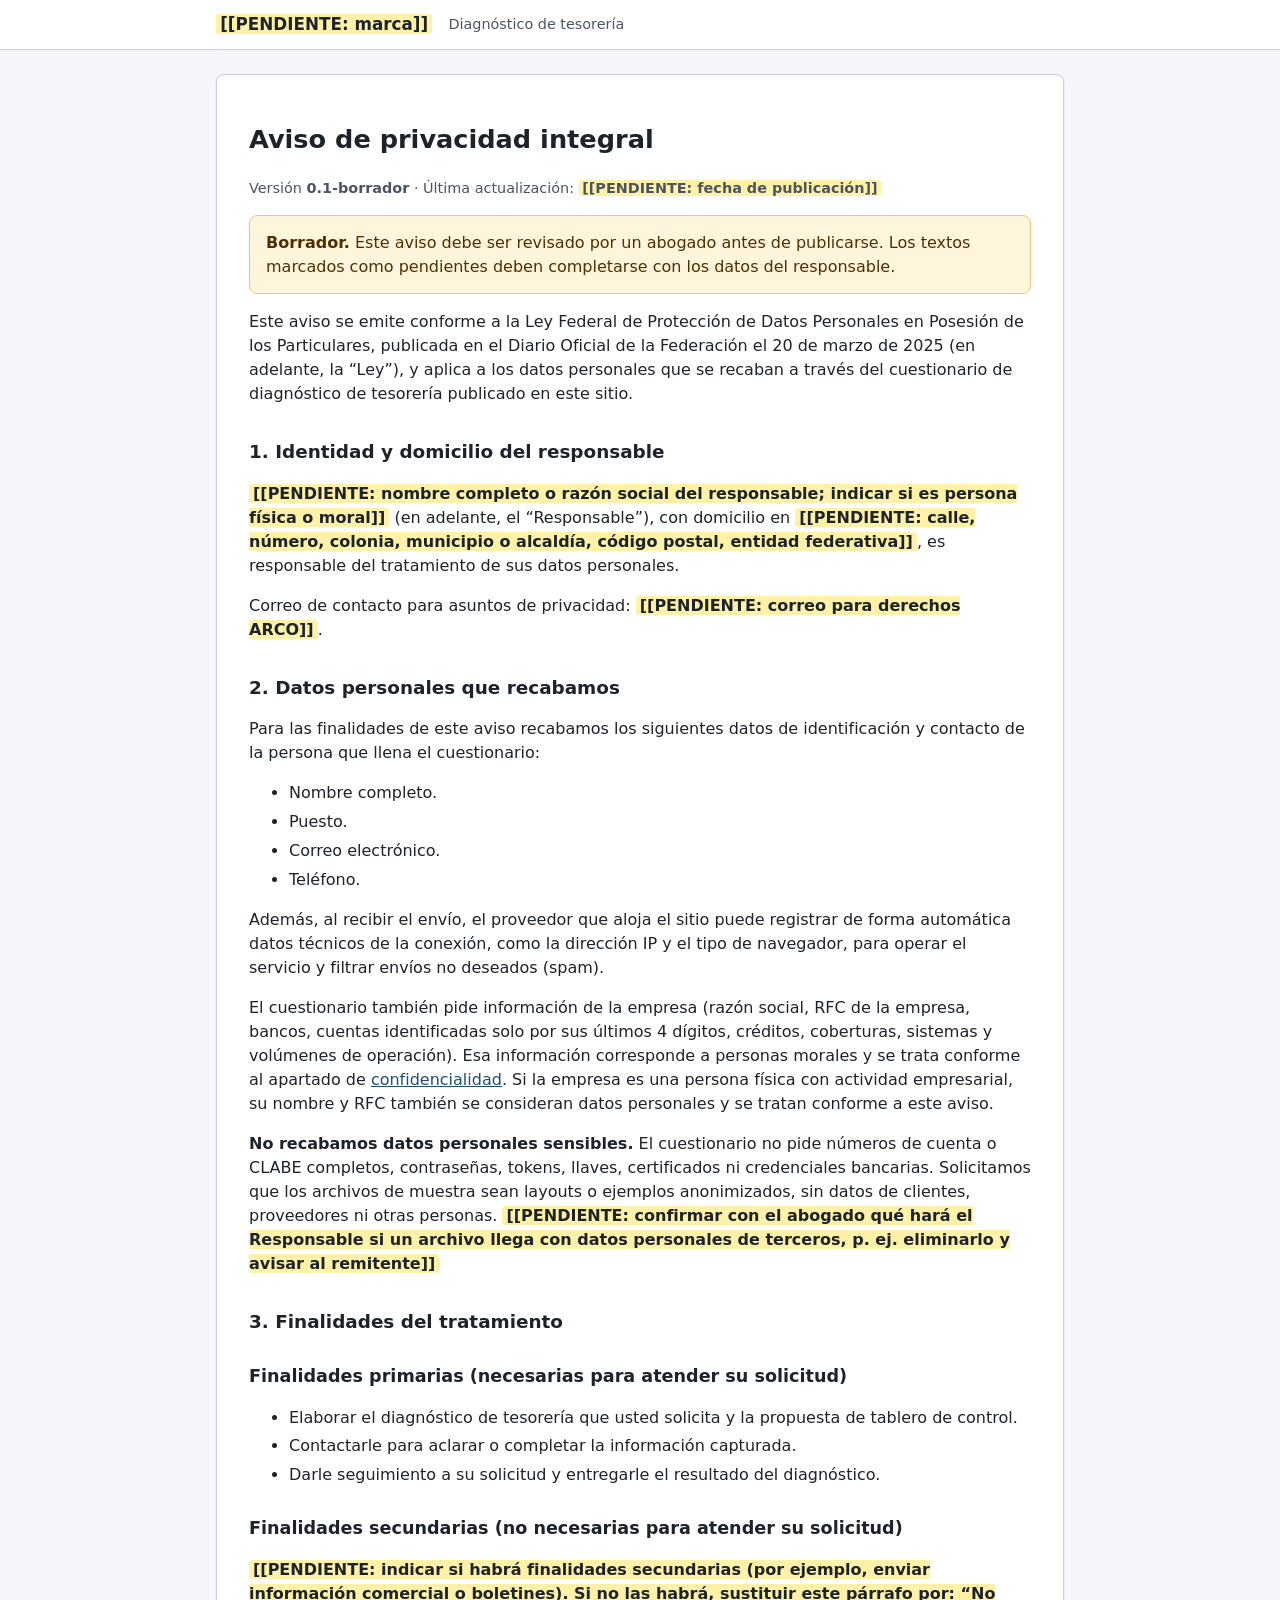
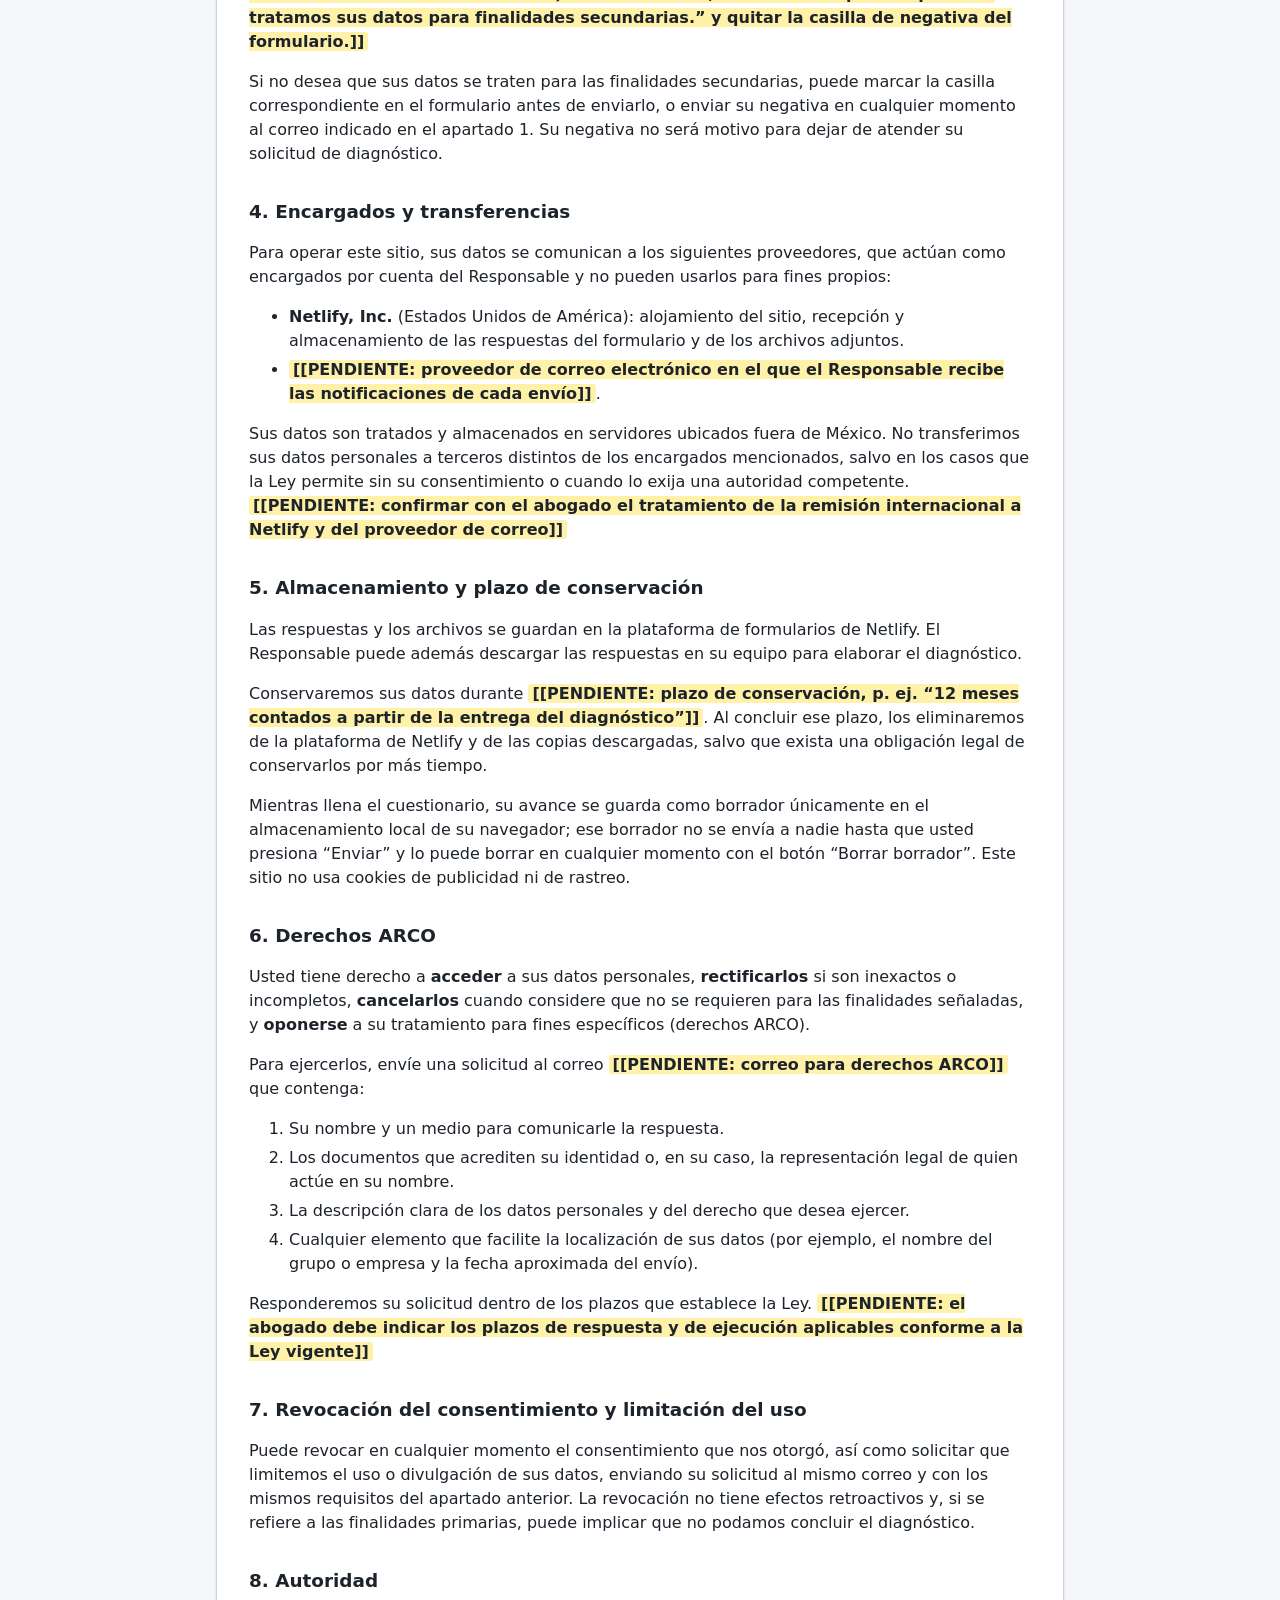
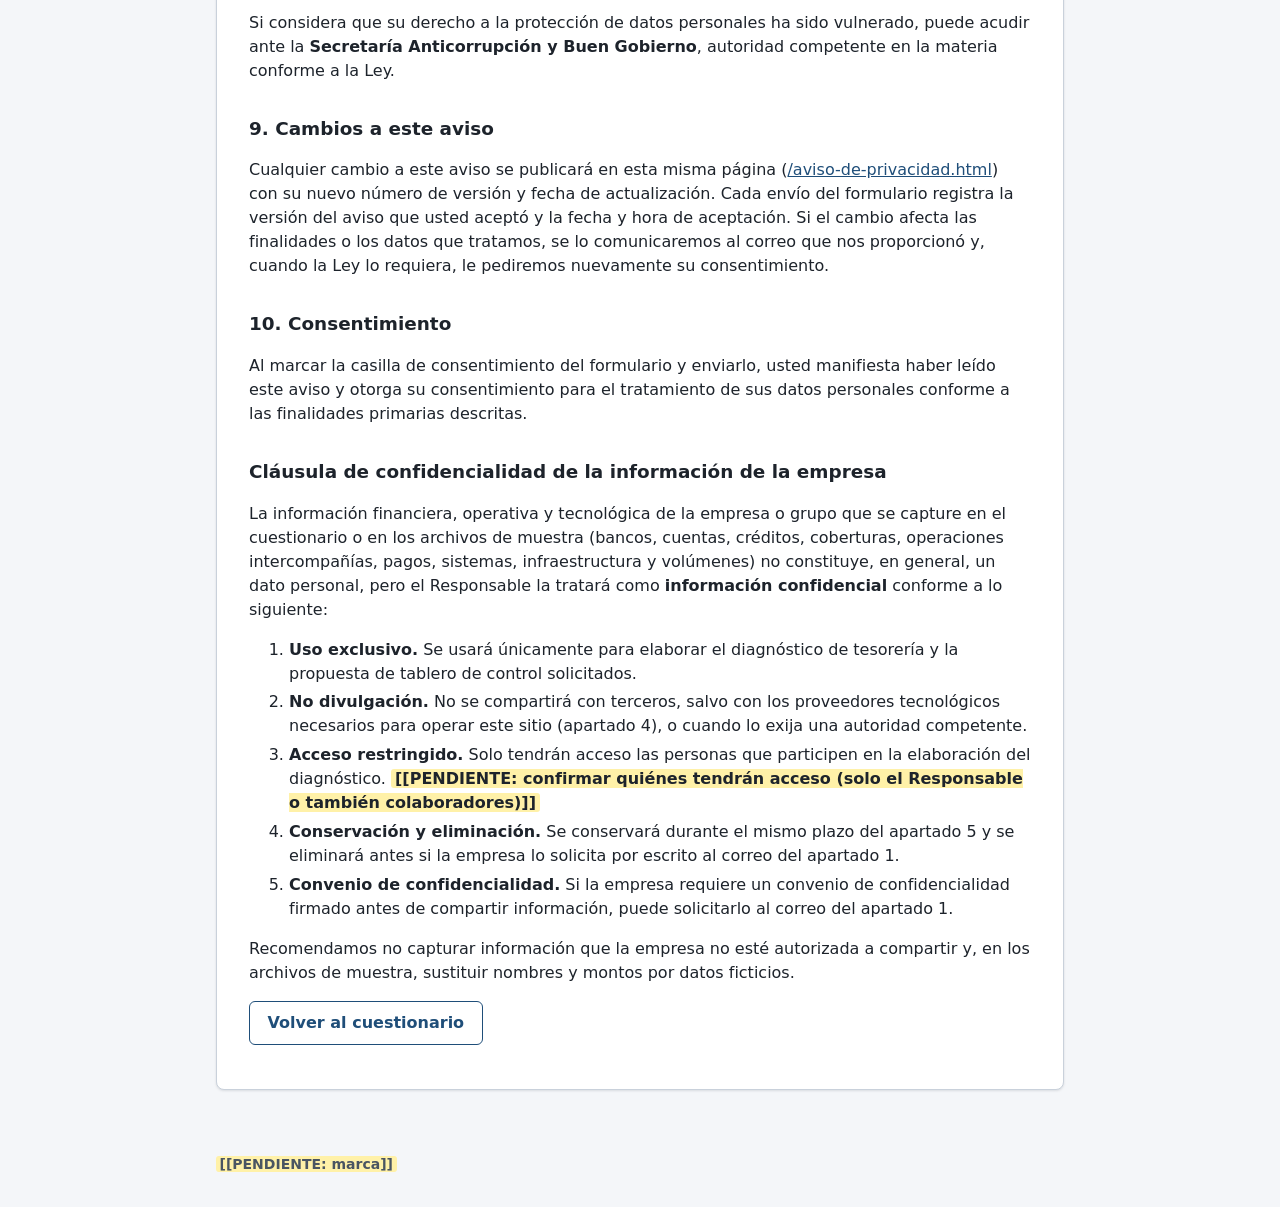
==== aviso-de-privacidad.html @ 93249c3d "Formulario de diagnóstico de tesorería para Netlify - Formulario por pasos (0 a 14) con validación, " ====
<!doctype html>
<html lang="es-MX">
<head>
  <meta charset="utf-8">
  <meta name="viewport" content="width=device-width, initial-scale=1">
  <title>Aviso de privacidad</title>
  <meta name="description" content="Aviso de privacidad integral del cuestionario de diagnóstico de tesorería.">
  <link rel="stylesheet" href="/assets/css/styles.css">
</head>
<body>
<a class="saltar" href="#contenido">Saltar al contenido</a>
<header class="sitio-cab">
  <div class="contenedor">
    <a class="marca" href="/"><span class="pendiente">[[PENDIENTE: marca]]</span></a>
    <span class="marca-sub">Diagnóstico de tesorería</span>
  </div>
</header>

<main id="contenido" class="contenedor">
  <article class="tarjeta texto-legal">
    <h1>Aviso de privacidad integral</h1>
    <p class="meta-doc">Versión <strong>0.1-borrador</strong> · Última actualización: <span class="pendiente">[[PENDIENTE: fecha de publicación]]</span></p>

    <div class="caja caja-aviso">
      <p><strong>Borrador.</strong> Este aviso debe ser revisado por un abogado antes de publicarse. Los textos marcados como pendientes deben completarse con los datos del responsable.</p>
    </div>

    <p>Este aviso se emite conforme a la Ley Federal de Protección de Datos Personales en Posesión de los Particulares, publicada en el Diario Oficial de la Federación el 20 de marzo de 2025 (en adelante, la “Ley”), y aplica a los datos personales que se recaban a través del cuestionario de diagnóstico de tesorería publicado en este sitio.</p>

    <h2 id="responsable">1. Identidad y domicilio del responsable</h2>
    <p><span class="pendiente">[[PENDIENTE: nombre completo o razón social del responsable; indicar si es persona física o moral]]</span> (en adelante, el “Responsable”), con domicilio en <span class="pendiente">[[PENDIENTE: calle, número, colonia, municipio o alcaldía, código postal, entidad federativa]]</span>, es responsable del tratamiento de sus datos personales.</p>
    <p>Correo de contacto para asuntos de privacidad: <span class="pendiente">[[PENDIENTE: correo para derechos ARCO]]</span>.</p>

    <h2 id="datos">2. Datos personales que recabamos</h2>
    <p>Para las finalidades de este aviso recabamos los siguientes datos de identificación y contacto de la persona que llena el cuestionario:</p>
    <ul>
      <li>Nombre completo.</li>
      <li>Puesto.</li>
      <li>Correo electrónico.</li>
      <li>Teléfono.</li>
    </ul>
    <p>Además, al recibir el envío, el proveedor que aloja el sitio puede registrar de forma automática datos técnicos de la conexión, como la dirección IP y el tipo de navegador, para operar el servicio y filtrar envíos no deseados (spam).</p>
    <p>El cuestionario también pide información de la empresa (razón social, RFC de la empresa, bancos, cuentas identificadas solo por sus últimos 4 dígitos, créditos, coberturas, sistemas y volúmenes de operación). Esa información corresponde a personas morales y se trata conforme al apartado de <a href="#confidencialidad">confidencialidad</a>. Si la empresa es una persona física con actividad empresarial, su nombre y RFC también se consideran datos personales y se tratan conforme a este aviso.</p>
    <p><strong>No recabamos datos personales sensibles.</strong> El cuestionario no pide números de cuenta o CLABE completos, contraseñas, tokens, llaves, certificados ni credenciales bancarias. Solicitamos que los archivos de muestra sean layouts o ejemplos anonimizados, sin datos de clientes, proveedores ni otras personas. <span class="pendiente">[[PENDIENTE: confirmar con el abogado qué hará el Responsable si un archivo llega con datos personales de terceros, p. ej. eliminarlo y avisar al remitente]]</span></p>

    <h2 id="finalidades">3. Finalidades del tratamiento</h2>
    <h3>Finalidades primarias (necesarias para atender su solicitud)</h3>
    <ul>
      <li>Elaborar el diagnóstico de tesorería que usted solicita y la propuesta de tablero de control.</li>
      <li>Contactarle para aclarar o completar la información capturada.</li>
      <li>Darle seguimiento a su solicitud y entregarle el resultado del diagnóstico.</li>
    </ul>
    <h3>Finalidades secundarias (no necesarias para atender su solicitud)</h3>
    <p><span class="pendiente">[[PENDIENTE: indicar si habrá finalidades secundarias (por ejemplo, enviar información comercial o boletines). Si no las habrá, sustituir este párrafo por: “No tratamos sus datos para finalidades secundarias.” y quitar la casilla de negativa del formulario.]]</span></p>
    <p>Si no desea que sus datos se traten para las finalidades secundarias, puede marcar la casilla correspondiente en el formulario antes de enviarlo, o enviar su negativa en cualquier momento al correo indicado en el apartado 1. Su negativa no será motivo para dejar de atender su solicitud de diagnóstico.</p>

    <h2 id="remisiones">4. Encargados y transferencias</h2>
    <p>Para operar este sitio, sus datos se comunican a los siguientes proveedores, que actúan como encargados por cuenta del Responsable y no pueden usarlos para fines propios:</p>
    <ul>
      <li><strong>Netlify, Inc.</strong> (Estados Unidos de América): alojamiento del sitio, recepción y almacenamiento de las respuestas del formulario y de los archivos adjuntos.</li>
      <li><span class="pendiente">[[PENDIENTE: proveedor de correo electrónico en el que el Responsable recibe las notificaciones de cada envío]]</span>.</li>
    </ul>
    <p>Sus datos son tratados y almacenados en servidores ubicados fuera de México. No transferimos sus datos personales a terceros distintos de los encargados mencionados, salvo en los casos que la Ley permite sin su consentimiento o cuando lo exija una autoridad competente. <span class="pendiente">[[PENDIENTE: confirmar con el abogado el tratamiento de la remisión internacional a Netlify y del proveedor de correo]]</span></p>

    <h2 id="conservacion">5. Almacenamiento y plazo de conservación</h2>
    <p>Las respuestas y los archivos se guardan en la plataforma de formularios de Netlify. El Responsable puede además descargar las respuestas en su equipo para elaborar el diagnóstico.</p>
    <p>Conservaremos sus datos durante <span class="pendiente">[[PENDIENTE: plazo de conservación, p. ej. “12 meses contados a partir de la entrega del diagnóstico”]]</span>. Al concluir ese plazo, los eliminaremos de la plataforma de Netlify y de las copias descargadas, salvo que exista una obligación legal de conservarlos por más tiempo.</p>
    <p>Mientras llena el cuestionario, su avance se guarda como borrador únicamente en el almacenamiento local de su navegador; ese borrador no se envía a nadie hasta que usted presiona “Enviar” y lo puede borrar en cualquier momento con el botón “Borrar borrador”. Este sitio no usa cookies de publicidad ni de rastreo.</p>

    <h2 id="arco">6. Derechos ARCO</h2>
    <p>Usted tiene derecho a <strong>acceder</strong> a sus datos personales, <strong>rectificarlos</strong> si son inexactos o incompletos, <strong>cancelarlos</strong> cuando considere que no se requieren para las finalidades señaladas, y <strong>oponerse</strong> a su tratamiento para fines específicos (derechos ARCO).</p>
    <p>Para ejercerlos, envíe una solicitud al correo <span class="pendiente">[[PENDIENTE: correo para derechos ARCO]]</span> que contenga:</p>
    <ol>
      <li>Su nombre y un medio para comunicarle la respuesta.</li>
      <li>Los documentos que acrediten su identidad o, en su caso, la representación legal de quien actúe en su nombre.</li>
      <li>La descripción clara de los datos personales y del derecho que desea ejercer.</li>
      <li>Cualquier elemento que facilite la localización de sus datos (por ejemplo, el nombre del grupo o empresa y la fecha aproximada del envío).</li>
    </ol>
    <p>Responderemos su solicitud dentro de los plazos que establece la Ley. <span class="pendiente">[[PENDIENTE: el abogado debe indicar los plazos de respuesta y de ejecución aplicables conforme a la Ley vigente]]</span></p>

    <h2 id="revocacion">7. Revocación del consentimiento y limitación del uso</h2>
    <p>Puede revocar en cualquier momento el consentimiento que nos otorgó, así como solicitar que limitemos el uso o divulgación de sus datos, enviando su solicitud al mismo correo y con los mismos requisitos del apartado anterior. La revocación no tiene efectos retroactivos y, si se refiere a las finalidades primarias, puede implicar que no podamos concluir el diagnóstico.</p>

    <h2 id="autoridad">8. Autoridad</h2>
    <p>Si considera que su derecho a la protección de datos personales ha sido vulnerado, puede acudir ante la <strong>Secretaría Anticorrupción y Buen Gobierno</strong>, autoridad competente en la materia conforme a la Ley.</p>

    <h2 id="cambios">9. Cambios a este aviso</h2>
    <p>Cualquier cambio a este aviso se publicará en esta misma página (<a href="/aviso-de-privacidad.html">/aviso-de-privacidad.html</a>) con su nuevo número de versión y fecha de actualización. Cada envío del formulario registra la versión del aviso que usted aceptó y la fecha y hora de aceptación. Si el cambio afecta las finalidades o los datos que tratamos, se lo comunicaremos al correo que nos proporcionó y, cuando la Ley lo requiera, le pediremos nuevamente su consentimiento.</p>

    <h2 id="consentimiento">10. Consentimiento</h2>
    <p>Al marcar la casilla de consentimiento del formulario y enviarlo, usted manifiesta haber leído este aviso y otorga su consentimiento para el tratamiento de sus datos personales conforme a las finalidades primarias descritas.</p>

    <h2 id="confidencialidad">Cláusula de confidencialidad de la información de la empresa</h2>
    <p>La información financiera, operativa y tecnológica de la empresa o grupo que se capture en el cuestionario o en los archivos de muestra (bancos, cuentas, créditos, coberturas, operaciones intercompañías, pagos, sistemas, infraestructura y volúmenes) no constituye, en general, un dato personal, pero el Responsable la tratará como <strong>información confidencial</strong> conforme a lo siguiente:</p>
    <ol>
      <li><strong>Uso exclusivo.</strong> Se usará únicamente para elaborar el diagnóstico de tesorería y la propuesta de tablero de control solicitados.</li>
      <li><strong>No divulgación.</strong> No se compartirá con terceros, salvo con los proveedores tecnológicos necesarios para operar este sitio (apartado 4), o cuando lo exija una autoridad competente.</li>
      <li><strong>Acceso restringido.</strong> Solo tendrán acceso las personas que participen en la elaboración del diagnóstico. <span class="pendiente">[[PENDIENTE: confirmar quiénes tendrán acceso (solo el Responsable o también colaboradores)]]</span></li>
      <li><strong>Conservación y eliminación.</strong> Se conservará durante el mismo plazo del apartado 5 y se eliminará antes si la empresa lo solicita por escrito al correo del apartado 1.</li>
      <li><strong>Convenio de confidencialidad.</strong> Si la empresa requiere un convenio de confidencialidad firmado antes de compartir información, puede solicitarlo al correo del apartado 1.</li>
    </ol>
    <p>Recomendamos no capturar información que la empresa no esté autorizada a compartir y, en los archivos de muestra, sustituir nombres y montos por datos ficticios.</p>

    <p class="acciones"><a class="btn btn-sec" href="/">Volver al cuestionario</a></p>
  </article>
</main>

<footer class="sitio-pie">
  <div class="contenedor"><span class="pendiente">[[PENDIENTE: marca]]</span></div>
</footer>
</body>
</html>
---- assets/css/styles.css ----
/* =========================================================================
   Diagnóstico de tesorería — estilos
   [[PENDIENTE: colores de marca]] Cambia solo las variables de :root para
   aplicar la paleta definitiva. Los valores actuales son una paleta neutra
   con contraste AA (texto normal ≥ 4.5:1 sobre su fondo).
   ========================================================================= */
:root {
  color-scheme: light;
  --c-primario: #1f4e79;        /* botones, enlaces, barra de avance */
  --c-primario-oscuro: #163a5a;
  --c-primario-suave: #e8f0f8;
  --c-texto: #1d232b;
  --c-texto-suave: #4a5562;
  --c-fondo: #f4f6f9;
  --c-superficie: #ffffff;
  --c-borde: #c9d1db;
  --c-error: #b3261e;
  --c-error-suave: #fdecea;
  --c-aviso: #7a4b00;
  --c-aviso-suave: #fff4dc;
  --c-ok: #1e6b3a;
  --c-ok-suave: #e7f5ec;
  --c-pendiente: #fff1a8;
  --radio: 8px;
  --sombra: 0 1px 3px rgba(16, 24, 40, .08), 0 1px 2px rgba(16, 24, 40, .04);
  --fuente: system-ui, -apple-system, "Segoe UI", Roboto, "Helvetica Neue", Arial, sans-serif;
}

*, *::before, *::after { box-sizing: border-box; }
html { -webkit-text-size-adjust: 100%; }
body {
  margin: 0;
  font-family: var(--fuente);
  font-size: 16px;
  line-height: 1.5;
  color: var(--c-texto);
  background: var(--c-fondo);
}
img { max-width: 100%; }
a { color: var(--c-primario); }
a:hover { color: var(--c-primario-oscuro); }
:focus-visible { outline: 3px solid #f0a500; outline-offset: 2px; }
[hidden] { display: none !important; }

.sr-only {
  position: absolute !important; width: 1px; height: 1px; padding: 0; margin: -1px;
  overflow: hidden; clip: rect(0 0 0 0); white-space: nowrap; border: 0;
}
.saltar { position: absolute; left: -9999px; top: 0; background: var(--c-superficie); padding: .5rem 1rem; z-index: 10; }
.saltar:focus { left: 1rem; top: 1rem; }

/* Marcadores de datos pendientes: deben verse a simple vista */
.pendiente { background: var(--c-pendiente); padding: 0 .25em; border-radius: 3px; font-weight: 600; }

/* ---------- Encabezado y pie ---------- */
.sitio-cab {
  background: var(--c-superficie);
  border-bottom: 1px solid var(--c-borde);
}
.sitio-cab .contenedor { display: flex; align-items: center; gap: 1rem; padding-top: .75rem; padding-bottom: .75rem; }
.marca { font-weight: 700; font-size: 1.05rem; color: var(--c-texto); text-decoration: none; }
.marca-sub { color: var(--c-texto-suave); font-size: .9rem; }
.sitio-pie { color: var(--c-texto-suave); font-size: .875rem; padding: 2rem 0; }
.sitio-pie a { color: var(--c-texto-suave); }

.contenedor { width: 100%; max-width: 880px; margin: 0 auto; padding-left: 16px; padding-right: 16px; }
main.contenedor { padding-top: 1.5rem; padding-bottom: 2rem; }

/* ---------- Avance ---------- */
.avance { margin-bottom: 1rem; }
.avance-texto { display: flex; justify-content: space-between; gap: 1rem; font-size: .9rem; color: var(--c-texto-suave); margin-bottom: .35rem; flex-wrap: wrap; }
.avance-barra { height: 8px; background: #dde3ea; border-radius: 99px; overflow: hidden; }
.avance-relleno { height: 100%; width: 0; background: var(--c-primario); transition: width .25s ease; }

/* ---------- Tarjetas y pasos ---------- */
.tarjeta {
  background: var(--c-superficie);
  border: 1px solid var(--c-borde);
  border-radius: var(--radio);
  box-shadow: var(--sombra);
  padding: 1.25rem;
}
@media (min-width: 640px) { .tarjeta { padding: 1.75rem 2rem; } }

.paso-cab { display: flex; align-items: flex-start; gap: .75rem; margin-bottom: .75rem; }
.paso-cab h2 { margin: 0; font-size: 1.4rem; line-height: 1.3; flex: 1; }
.paso-cab h2:focus { outline: none; }
.paso-intro { color: var(--c-texto-suave); margin-top: 0; }
h3 { font-size: 1.1rem; margin: 1.75rem 0 .5rem; }
h4 { font-size: 1rem; margin: 1.25rem 0 .5rem; }

/* ---------- Ayudas "?" ---------- */
.ayuda { position: relative; flex: none; }
.ayuda > summary {
  list-style: none; cursor: pointer;
  width: 1.6rem; height: 1.6rem; border-radius: 50%;
  display: inline-flex; align-items: center; justify-content: center;
  background: var(--c-primario-suave); color: var(--c-primario);
  border: 1px solid #b9cde2; font-weight: 700; font-size: .9rem;
}
.ayuda > summary::-webkit-details-marker { display: none; }
.ayuda[open] > summary { background: var(--c-primario); color: #fff; }
.ayuda-texto {
  margin-top: .4rem; padding: .75rem .9rem; font-size: .9rem;
  background: var(--c-primario-suave); border-radius: var(--radio);
  border: 1px solid #b9cde2; color: var(--c-texto);
}
.ayuda-linea { display: flex; gap: .5rem; align-items: flex-start; }
.ayuda-linea > :first-child { flex: 1; }
.paso-cab .ayuda[open], .ayuda-linea .ayuda[open] { flex-basis: 100%; }
.paso-cab, .ayuda-linea { flex-wrap: wrap; }

/* ---------- Campos ---------- */
.campos { display: grid; gap: 1rem; grid-template-columns: 1fr; }
@media (min-width: 640px) {
  .campos.dos { grid-template-columns: 1fr 1fr; }
  .campos.tres { grid-template-columns: 1fr 1fr 1fr; }
  .campos .ancho { grid-column: 1 / -1; }
}
.campo { display: block; }
.campo + .campo, .grupo + .campo, .campo + .grupo, .grupo + .grupo { margin-top: 1rem; }
.campos > .campo, .campos > .grupo, .campos > .ayuda-linea { margin-top: 0; }
.etq { display: block; font-weight: 600; margin-bottom: .3rem; }
.nota { display: block; font-weight: 400; font-size: .875rem; color: var(--c-texto-suave); margin-top: .15rem; }
.req { color: var(--c-error); margin-left: .15em; }

input[type="text"], input[type="email"], input[type="tel"], input[type="number"],
input[type="date"], input:not([type]), select, textarea {
  width: 100%; font: inherit; color: inherit;
  padding: .55rem .7rem; min-height: 44px;
  border: 1px solid #8995a3; border-radius: 6px; background: #fff;
}
textarea { min-height: 88px; resize: vertical; }
input[readonly] { background: #eef1f5; }
input:disabled, select:disabled, textarea:disabled { background: #eef1f5; }
[aria-invalid="true"] { border-color: var(--c-error) !important; box-shadow: 0 0 0 1px var(--c-error); }
.opciones[aria-invalid="true"] { box-shadow: 0 0 0 2px var(--c-error); border-radius: 6px; }

fieldset { border: 0; padding: 0; margin: 0; min-width: 0; }
.grupo > legend { font-weight: 600; padding: 0; margin-bottom: .4rem; }
.opciones { display: grid; gap: .35rem; grid-template-columns: 1fr; }
@media (min-width: 640px) { .opciones.col2 { grid-template-columns: 1fr 1fr; } }
.opciones.linea { display: flex; flex-wrap: wrap; gap: .35rem 1.25rem; }
.opcion { display: flex; align-items: flex-start; gap: .55rem; cursor: pointer; padding: .3rem 0; }
.opcion input { width: 1.15rem; height: 1.15rem; margin: .17rem 0 0; flex: none; accent-color: var(--c-primario); }
.grupo .campo { margin-top: .6rem; }

.conteo-fila { display: grid; grid-template-columns: 1fr; gap: .25rem .75rem; align-items: center; }
@media (min-width: 640px) { .conteo-fila { grid-template-columns: 1fr 180px; } }
.conteo-num input { min-height: 38px; padding: .35rem .6rem; }

.tasa-explica { font-size: .9rem; color: var(--c-texto-suave); margin: .35rem 0 0; }

/* ---------- Avisos ---------- */
.caja { border-radius: var(--radio); padding: .9rem 1rem; margin: 1rem 0; border: 1px solid; }
.caja > :first-child { margin-top: 0; }
.caja > :last-child { margin-bottom: 0; }
.caja h3 { margin-top: 0; font-size: 1rem; }
.caja-info { background: var(--c-primario-suave); border-color: #b9cde2; }
.caja-aviso { background: var(--c-aviso-suave); border-color: #ecc77a; color: #4d3000; }
.caja-error { background: var(--c-error-suave); border-color: #f0b4ae; color: #6b1510; }
.caja-ok { background: var(--c-ok-suave); border-color: #a9d8b8; color: #11401f; }
.caja ul { padding-left: 1.2rem; margin: .4rem 0; }

/* ---------- Secciones repetibles ---------- */
.rep-item {
  border: 1px solid var(--c-borde); border-radius: var(--radio);
  padding: 1rem; margin: 1rem 0; background: #fbfcfd;
}
.rep-item-cab { display: flex; align-items: center; justify-content: space-between; gap: .75rem; margin-bottom: .75rem; }
.rep-item-cab h4 { margin: 0; }
.rep-vacio { color: var(--c-texto-suave); font-style: italic; }

/* ---------- Botones ---------- */
.btn {
  font: inherit; font-weight: 600; cursor: pointer;
  display: inline-flex; align-items: center; justify-content: center; gap: .4rem;
  min-height: 44px; padding: .55rem 1.1rem; border-radius: 6px;
  border: 1px solid var(--c-primario); background: var(--c-primario); color: #fff;
  text-decoration: none;
}
.btn:hover { background: var(--c-primario-oscuro); color: #fff; }
.btn:disabled { opacity: .55; cursor: not-allowed; }
.btn-sec { background: #fff; color: var(--c-primario); }
.btn-sec:hover { background: var(--c-primario-suave); color: var(--c-primario-oscuro); }
.btn-peligro { background: #fff; color: var(--c-error); border-color: var(--c-error); }
.btn-peligro:hover { background: var(--c-error-suave); color: var(--c-error); }
.btn-chico { min-height: 36px; padding: .3rem .75rem; font-size: .9rem; }
.btn-texto { background: none; border: 0; color: var(--c-primario); text-decoration: underline; padding: 0; min-height: 0; font-weight: 600; cursor: pointer; font: inherit; }
.acciones { display: flex; flex-wrap: wrap; gap: .75rem; margin-top: 1rem; }

.nav-pasos {
  display: flex; justify-content: space-between; gap: .75rem; flex-wrap: wrap;
  margin-top: 1.5rem; padding-top: 1rem; border-top: 1px solid var(--c-borde);
}
.nav-pasos .derecha { display: flex; gap: .75rem; margin-left: auto; }

.estado-borrador { font-size: .85rem; color: var(--c-texto-suave); margin-top: .75rem; min-height: 1.2em; }

/* ---------- Resumen ---------- */
.resumen-seccion { border-top: 1px solid var(--c-borde); padding-top: .75rem; margin-top: 1rem; }
.resumen-seccion-cab { display: flex; justify-content: space-between; align-items: baseline; gap: 1rem; }
.resumen-seccion h3 { margin: 0 0 .5rem; }
.resumen dl { display: grid; grid-template-columns: 1fr; gap: .1rem 1rem; margin: 0; }
@media (min-width: 640px) { .resumen dl { grid-template-columns: minmax(180px, 2fr) 3fr; } }
.resumen dt { color: var(--c-texto-suave); font-size: .9rem; }
.resumen dd { margin: 0 0 .45rem; overflow-wrap: anywhere; }
.resumen .sub { grid-column: 1 / -1; font-weight: 700; margin-top: .5rem; }
.resumen-impreso { display: none; }

/* ---------- Tablas (diagnóstico) ---------- */
.tabla-wrap { overflow-x: auto; -webkit-overflow-scrolling: touch; }
table { border-collapse: collapse; width: 100%; font-size: .92rem; }
th, td { text-align: left; padding: .45rem .6rem; border-bottom: 1px solid var(--c-borde); vertical-align: top; }
th { background: #eef1f5; font-weight: 600; }
td.num, th.num { text-align: right; font-variant-numeric: tabular-nums; }
.etiqueta-nivel { display: inline-block; padding: .05rem .5rem; border-radius: 99px; font-size: .82rem; font-weight: 600; background: #eef1f5; }
.kpis { display: grid; grid-template-columns: repeat(2, 1fr); gap: .75rem; }
@media (min-width: 640px) { .kpis { grid-template-columns: repeat(4, 1fr); } }
.kpi { border: 1px solid var(--c-borde); border-radius: var(--radio); padding: .75rem; background: #fbfcfd; }
.kpi-valor { font-size: 1.5rem; font-weight: 700; font-variant-numeric: tabular-nums; }
.kpi-etq { font-size: .85rem; color: var(--c-texto-suave); }
#resultado > .tarjeta { margin-top: 1rem; }
.fila-dimension td { background: #f6f8fb; }
pre { white-space: pre-wrap; overflow-wrap: anywhere; font-size: .8rem; background: #eef1f5; padding: .75rem; border-radius: 6px; max-height: 420px; overflow: auto; }

/* ---------- Páginas de texto (aviso, gracias) ---------- */
.texto-legal h2 { font-size: 1.15rem; margin-top: 2rem; }
.texto-legal h1 { font-size: 1.6rem; line-height: 1.25; }
.texto-legal li { margin-bottom: .3rem; }
.meta-doc { color: var(--c-texto-suave); font-size: .9rem; }

/* Honeypot: oculto para personas, visible para bots */
.hp { position: absolute; left: -10000px; width: 1px; height: 1px; overflow: hidden; }

/* ---------- Impresión: solo el resumen ---------- */
@media print {
  body { background: #fff; font-size: 11pt; }
  .sitio-cab, .sitio-pie, .avance, .nav-pasos, .no-imprimir, .estado-borrador, #banner-borrador, #errores { display: none !important; }
  .paso { display: none !important; }
  .paso.paso-actual { display: block !important; }
  .paso.paso-actual > :not(.imprimible) { display: none !important; }
  .tarjeta { border: 0; box-shadow: none; padding: 0; }
  .resumen-impreso { display: block; margin-bottom: 1rem; }
  .resumen-seccion { break-inside: avoid-page; }
  .btn, .btn-texto { display: none !important; }
  a { color: inherit; }
}
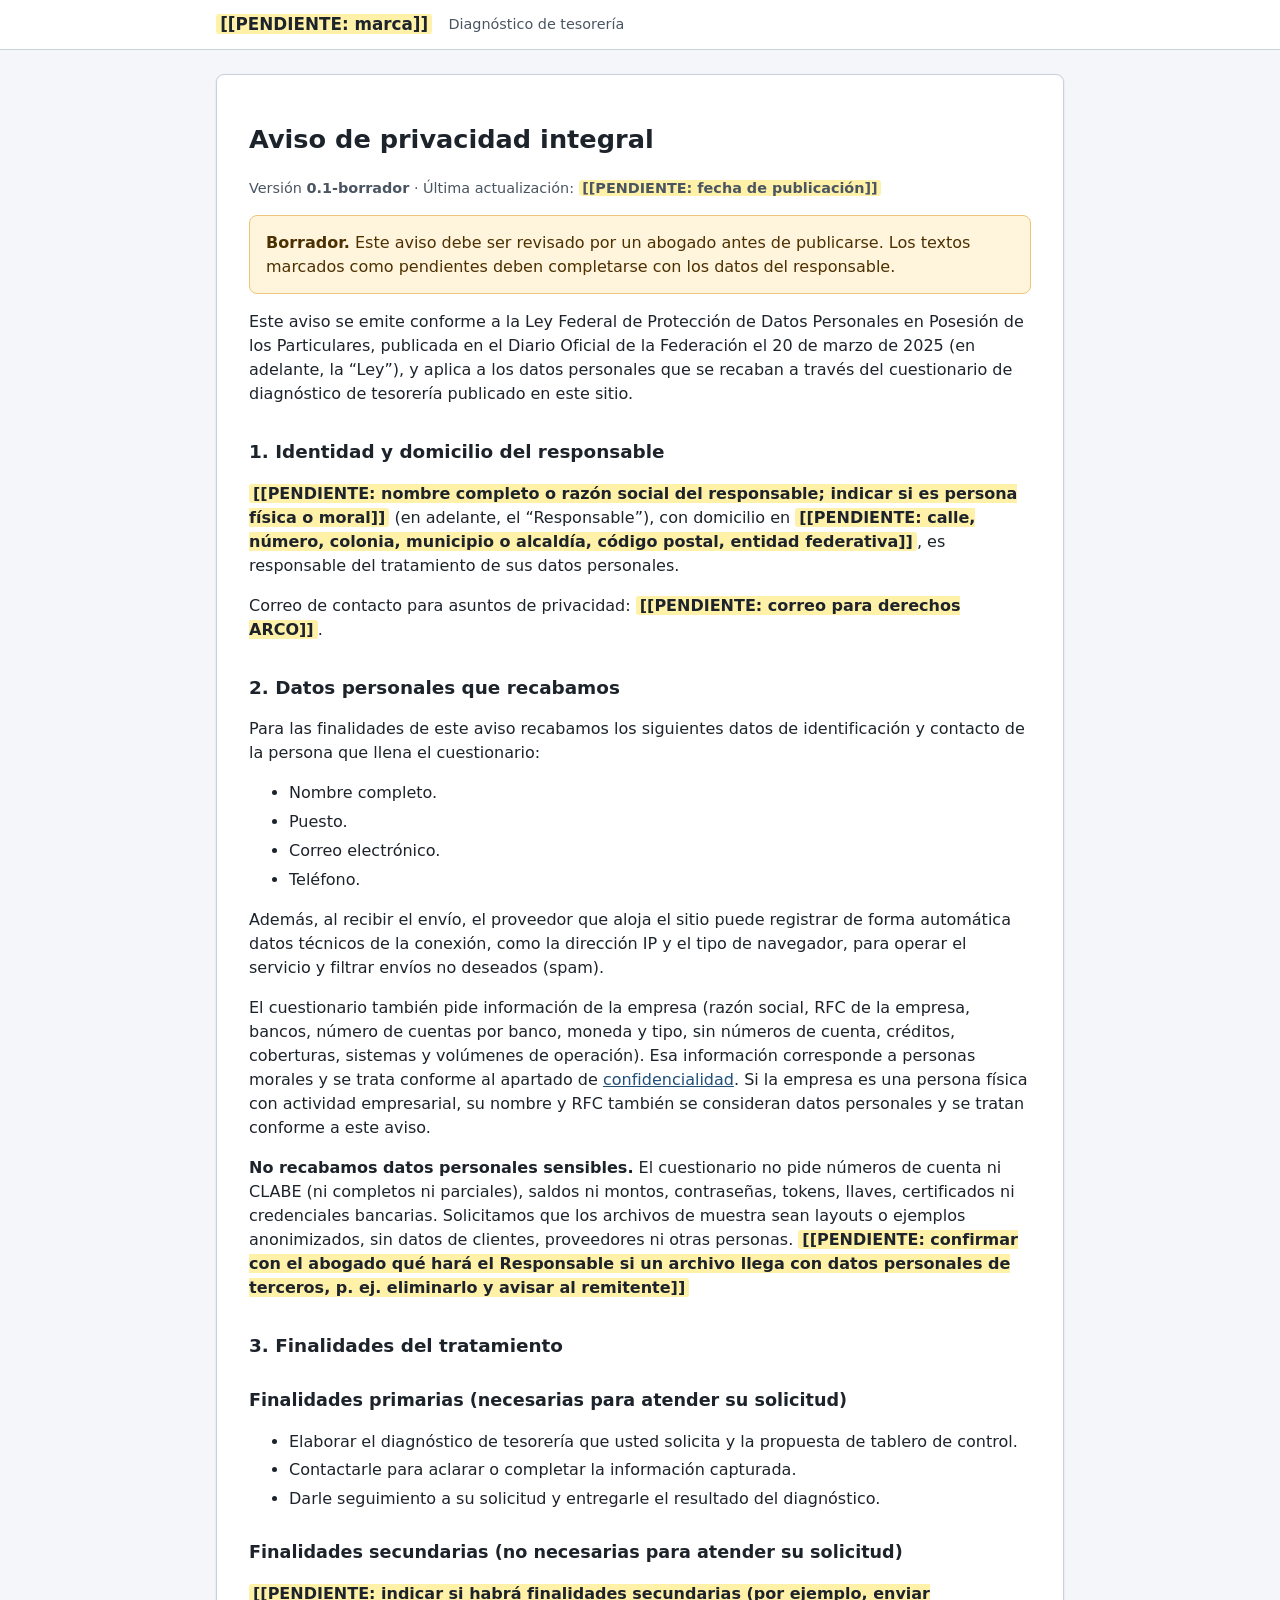
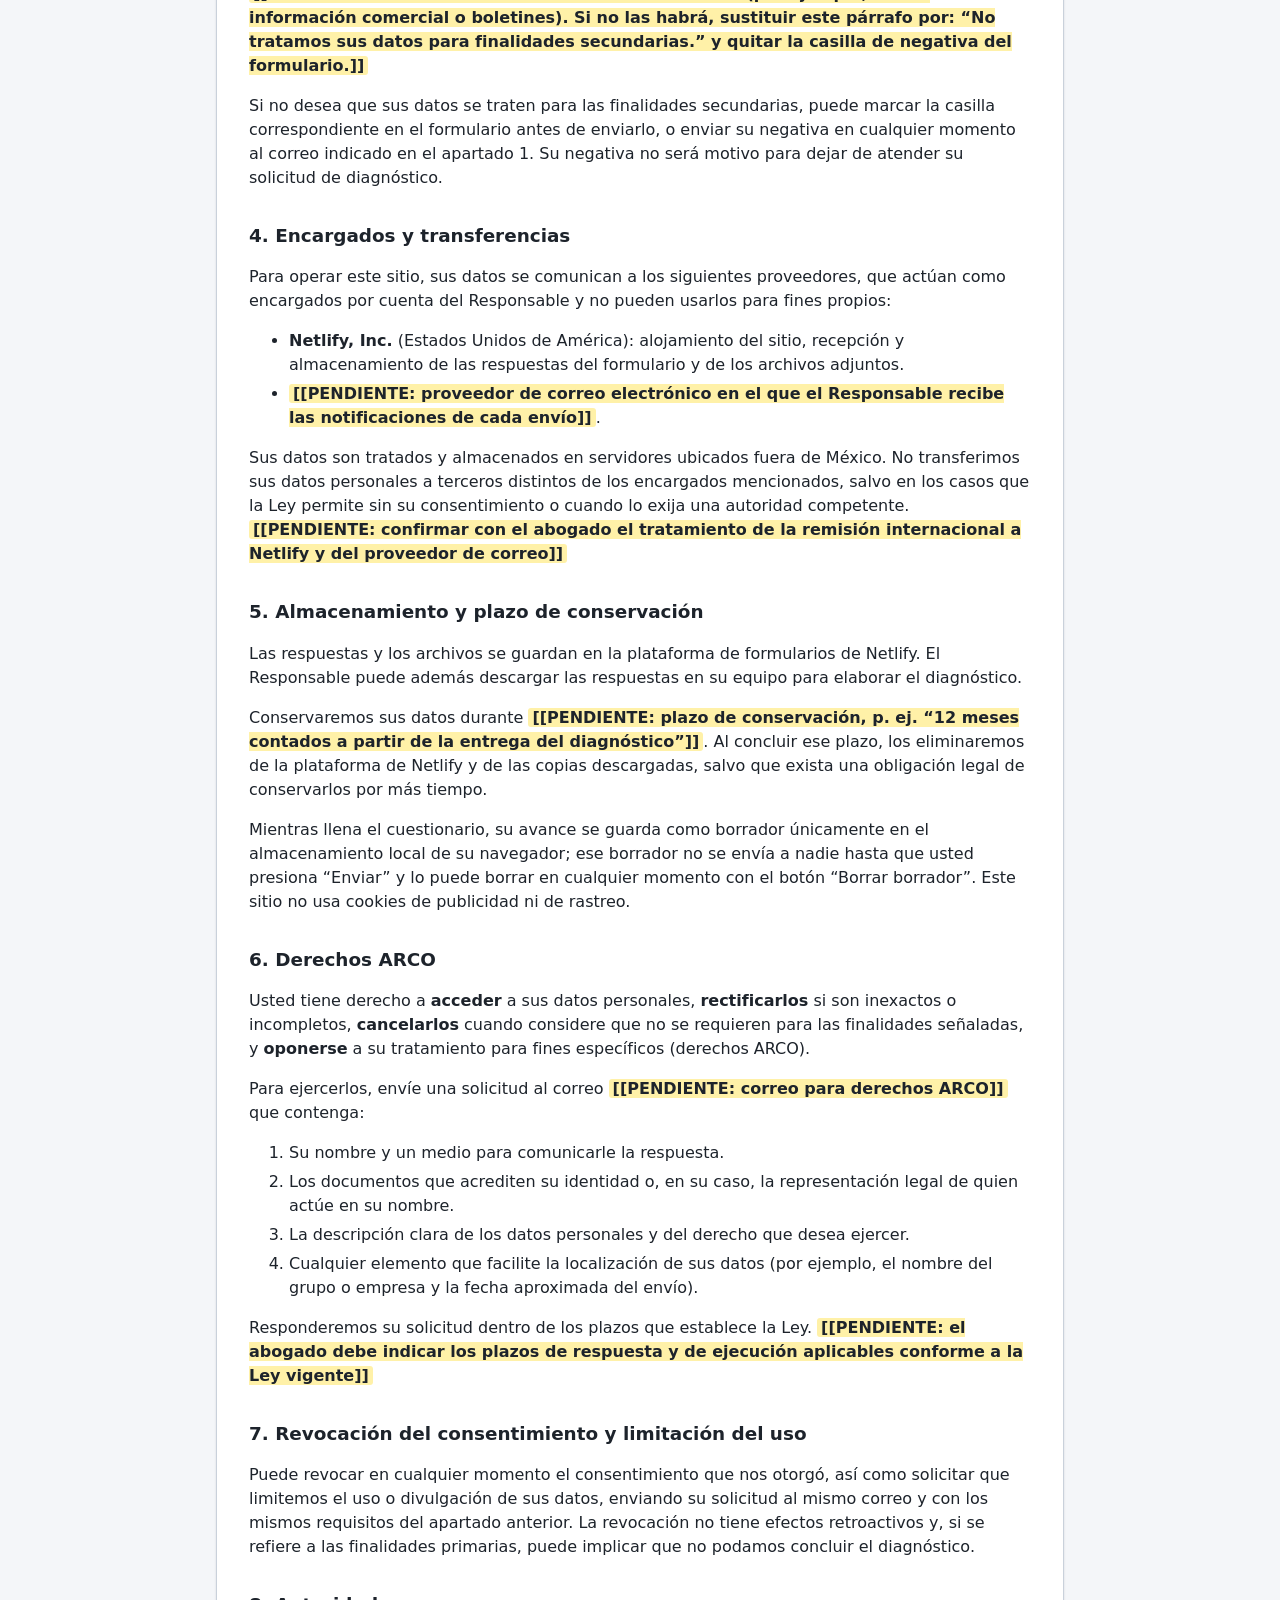
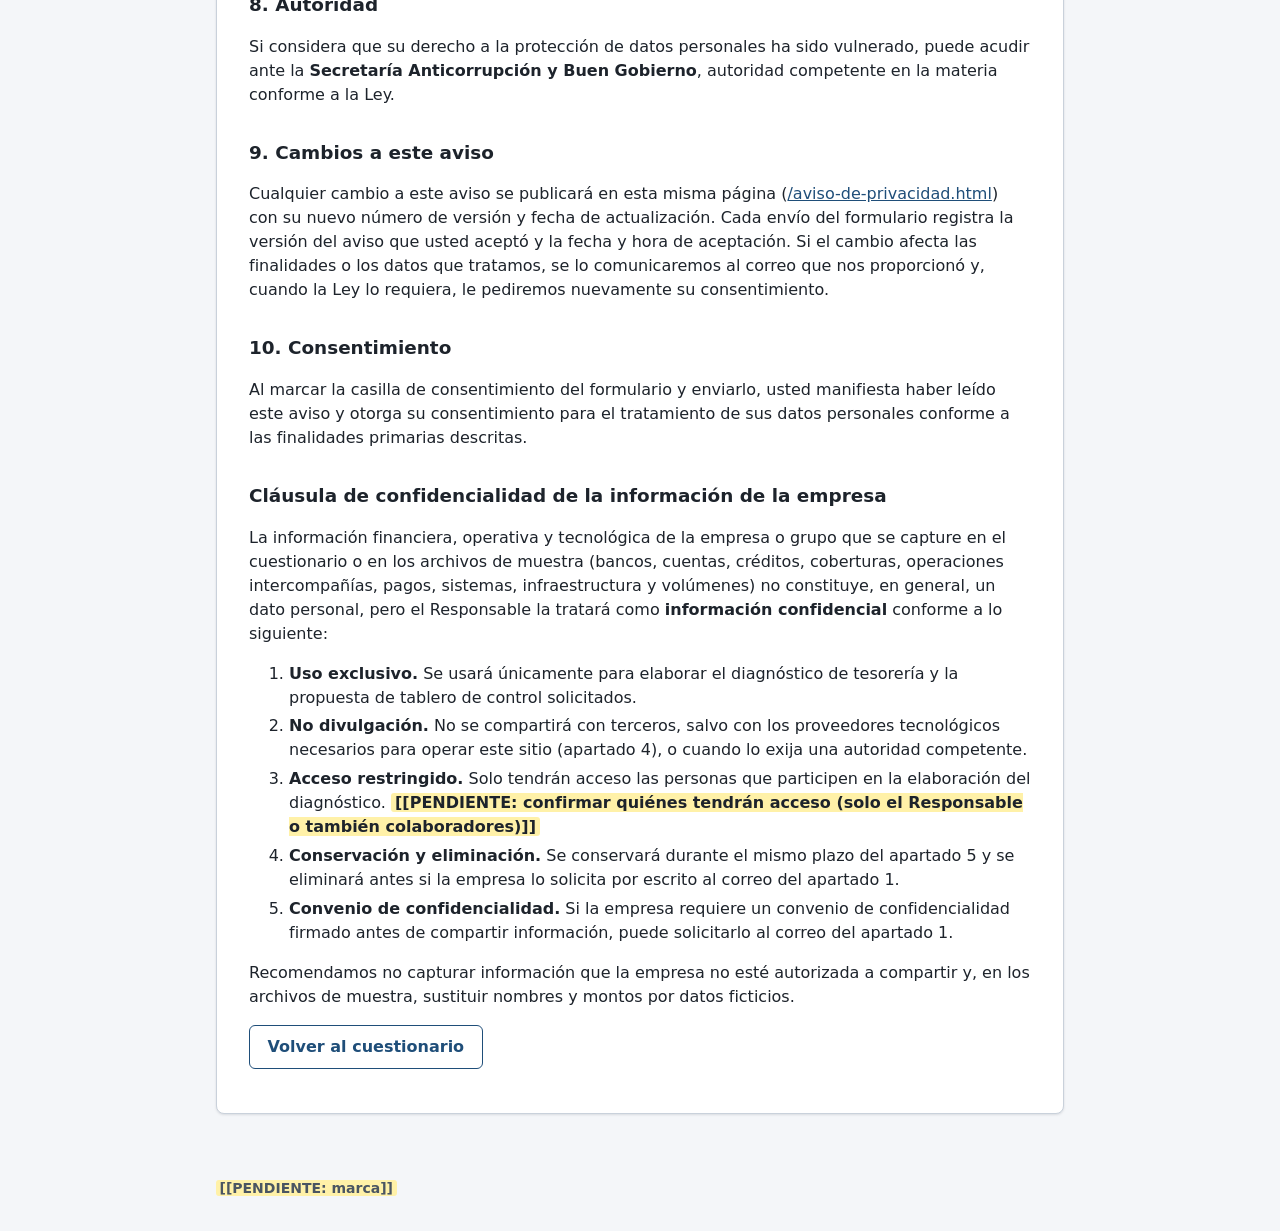
==== commit 995389bd: "Quitar números de cuenta, saldos y montos del formulario - Cuentas: sin últimos 4 dígitos; cada reng" ====
--- a/aviso-de-privacidad.html
+++ b/aviso-de-privacidad.html
@@ -40,8 +40,8 @@
       <li>Teléfono.</li>
     </ul>
     <p>Además, al recibir el envío, el proveedor que aloja el sitio puede registrar de forma automática datos técnicos de la conexión, como la dirección IP y el tipo de navegador, para operar el servicio y filtrar envíos no deseados (spam).</p>
-    <p>El cuestionario también pide información de la empresa (razón social, RFC de la empresa, bancos, cuentas identificadas solo por sus últimos 4 dígitos, créditos, coberturas, sistemas y volúmenes de operación). Esa información corresponde a personas morales y se trata conforme al apartado de <a href="#confidencialidad">confidencialidad</a>. Si la empresa es una persona física con actividad empresarial, su nombre y RFC también se consideran datos personales y se tratan conforme a este aviso.</p>
-    <p><strong>No recabamos datos personales sensibles.</strong> El cuestionario no pide números de cuenta o CLABE completos, contraseñas, tokens, llaves, certificados ni credenciales bancarias. Solicitamos que los archivos de muestra sean layouts o ejemplos anonimizados, sin datos de clientes, proveedores ni otras personas. <span class="pendiente">[[PENDIENTE: confirmar con el abogado qué hará el Responsable si un archivo llega con datos personales de terceros, p. ej. eliminarlo y avisar al remitente]]</span></p>
+    <p>El cuestionario también pide información de la empresa (razón social, RFC de la empresa, bancos, número de cuentas por banco, moneda y tipo, sin números de cuenta, créditos, coberturas, sistemas y volúmenes de operación). Esa información corresponde a personas morales y se trata conforme al apartado de <a href="#confidencialidad">confidencialidad</a>. Si la empresa es una persona física con actividad empresarial, su nombre y RFC también se consideran datos personales y se tratan conforme a este aviso.</p>
+    <p><strong>No recabamos datos personales sensibles.</strong> El cuestionario no pide números de cuenta ni CLABE (ni completos ni parciales), saldos ni montos, contraseñas, tokens, llaves, certificados ni credenciales bancarias. Solicitamos que los archivos de muestra sean layouts o ejemplos anonimizados, sin datos de clientes, proveedores ni otras personas. <span class="pendiente">[[PENDIENTE: confirmar con el abogado qué hará el Responsable si un archivo llega con datos personales de terceros, p. ej. eliminarlo y avisar al remitente]]</span></p>
 
     <h2 id="finalidades">3. Finalidades del tratamiento</h2>
     <h3>Finalidades primarias (necesarias para atender su solicitud)</h3>
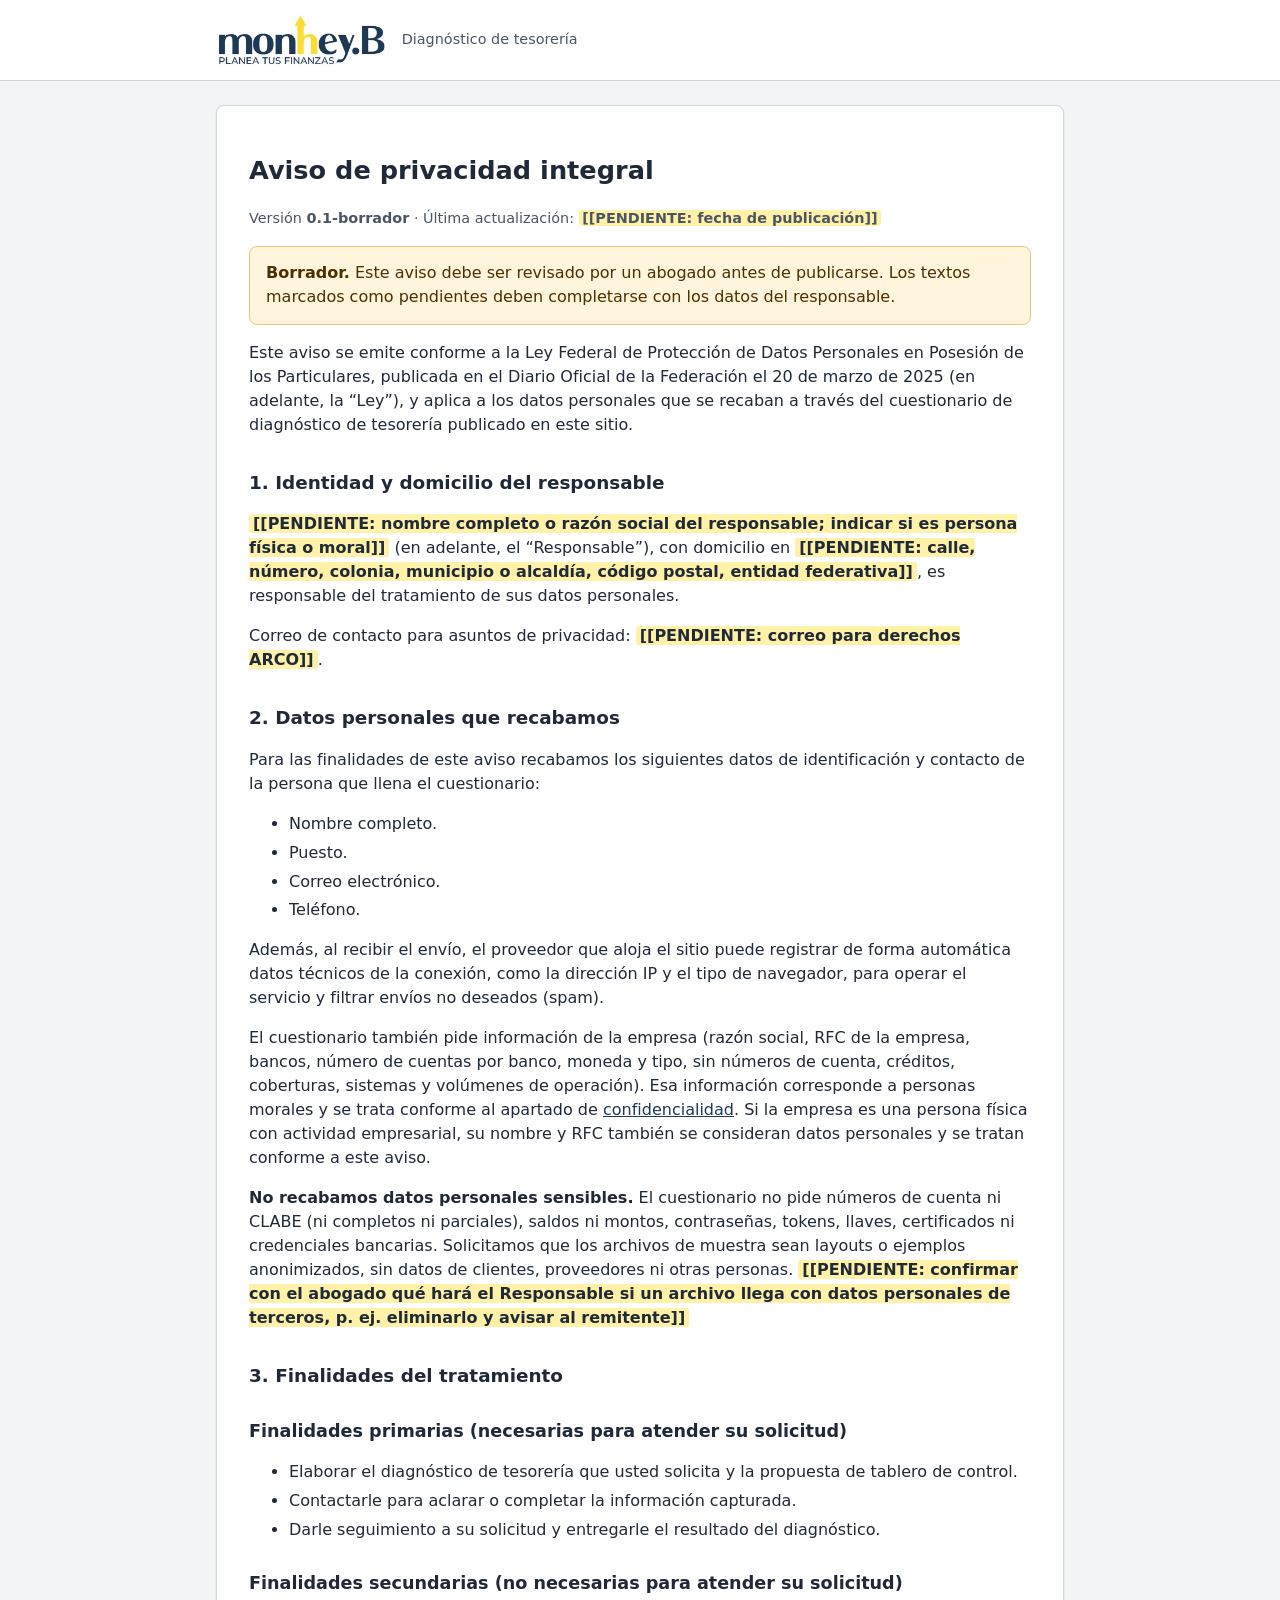
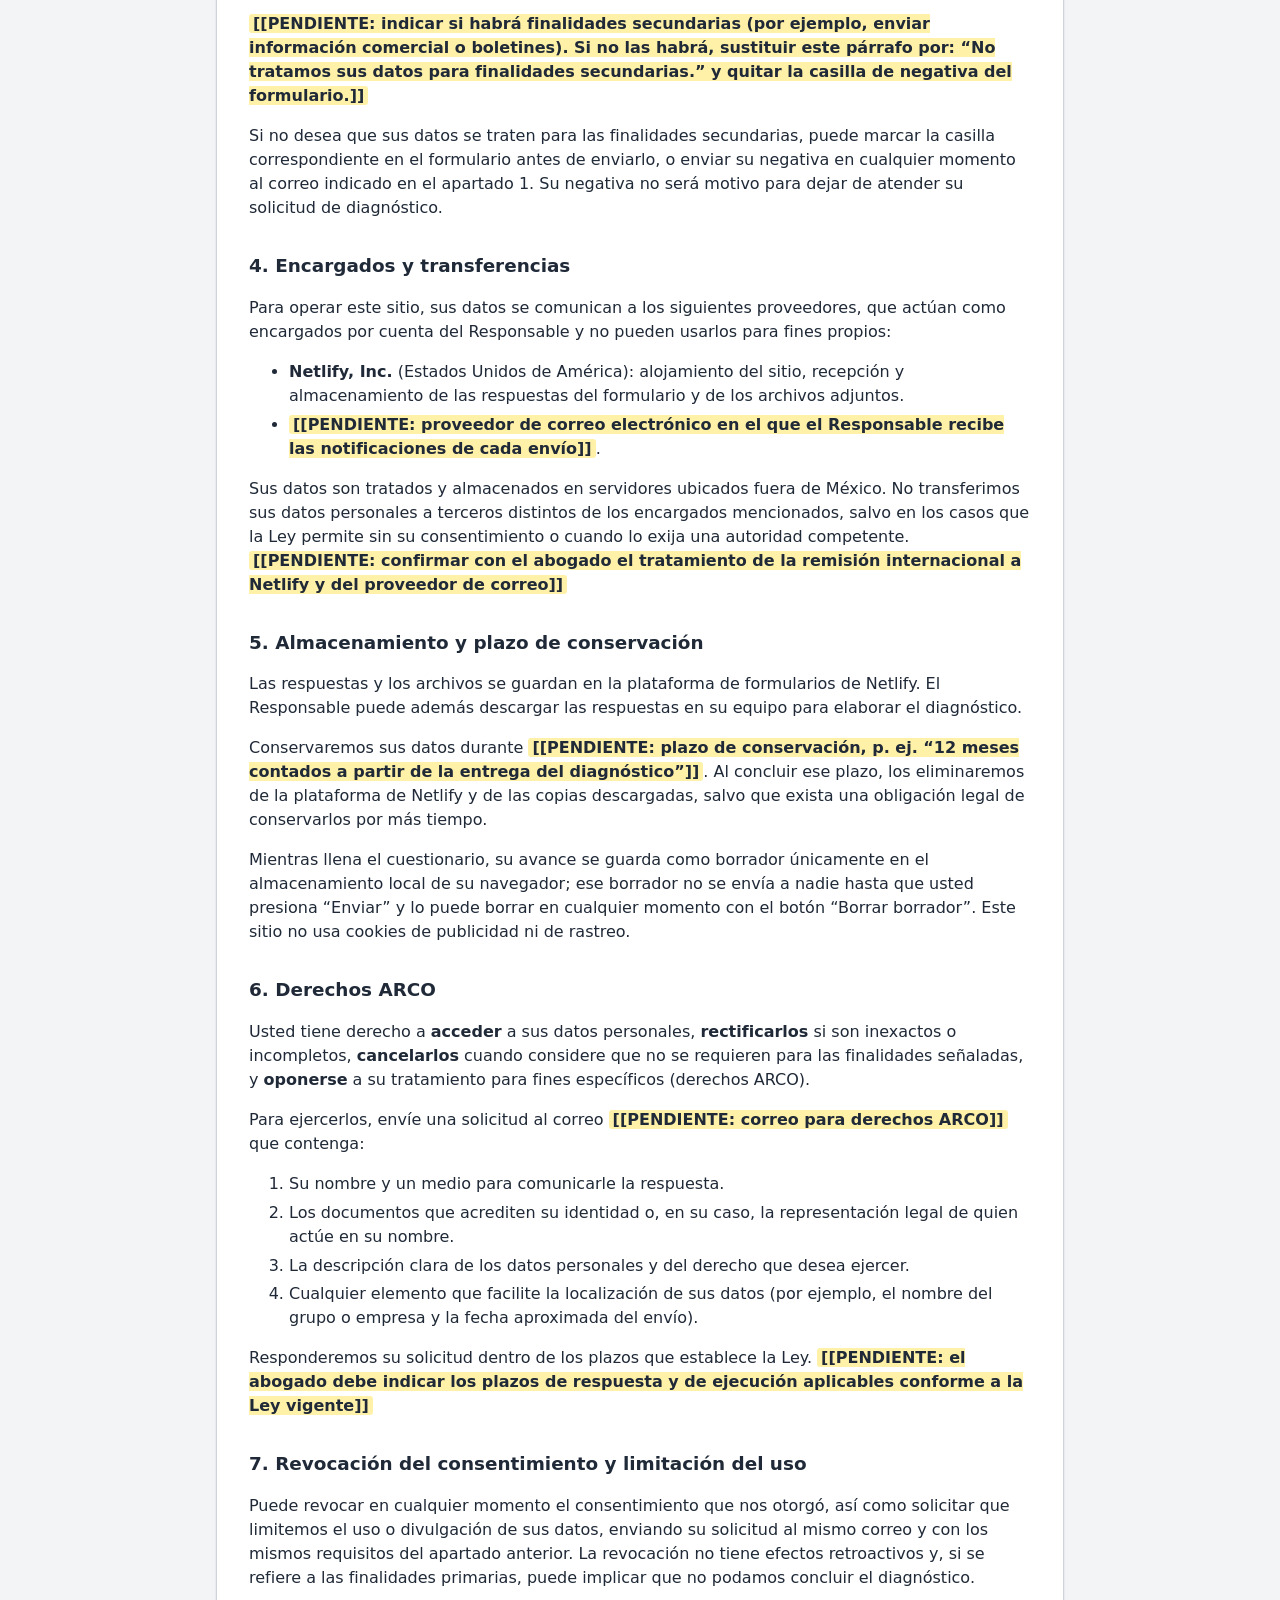
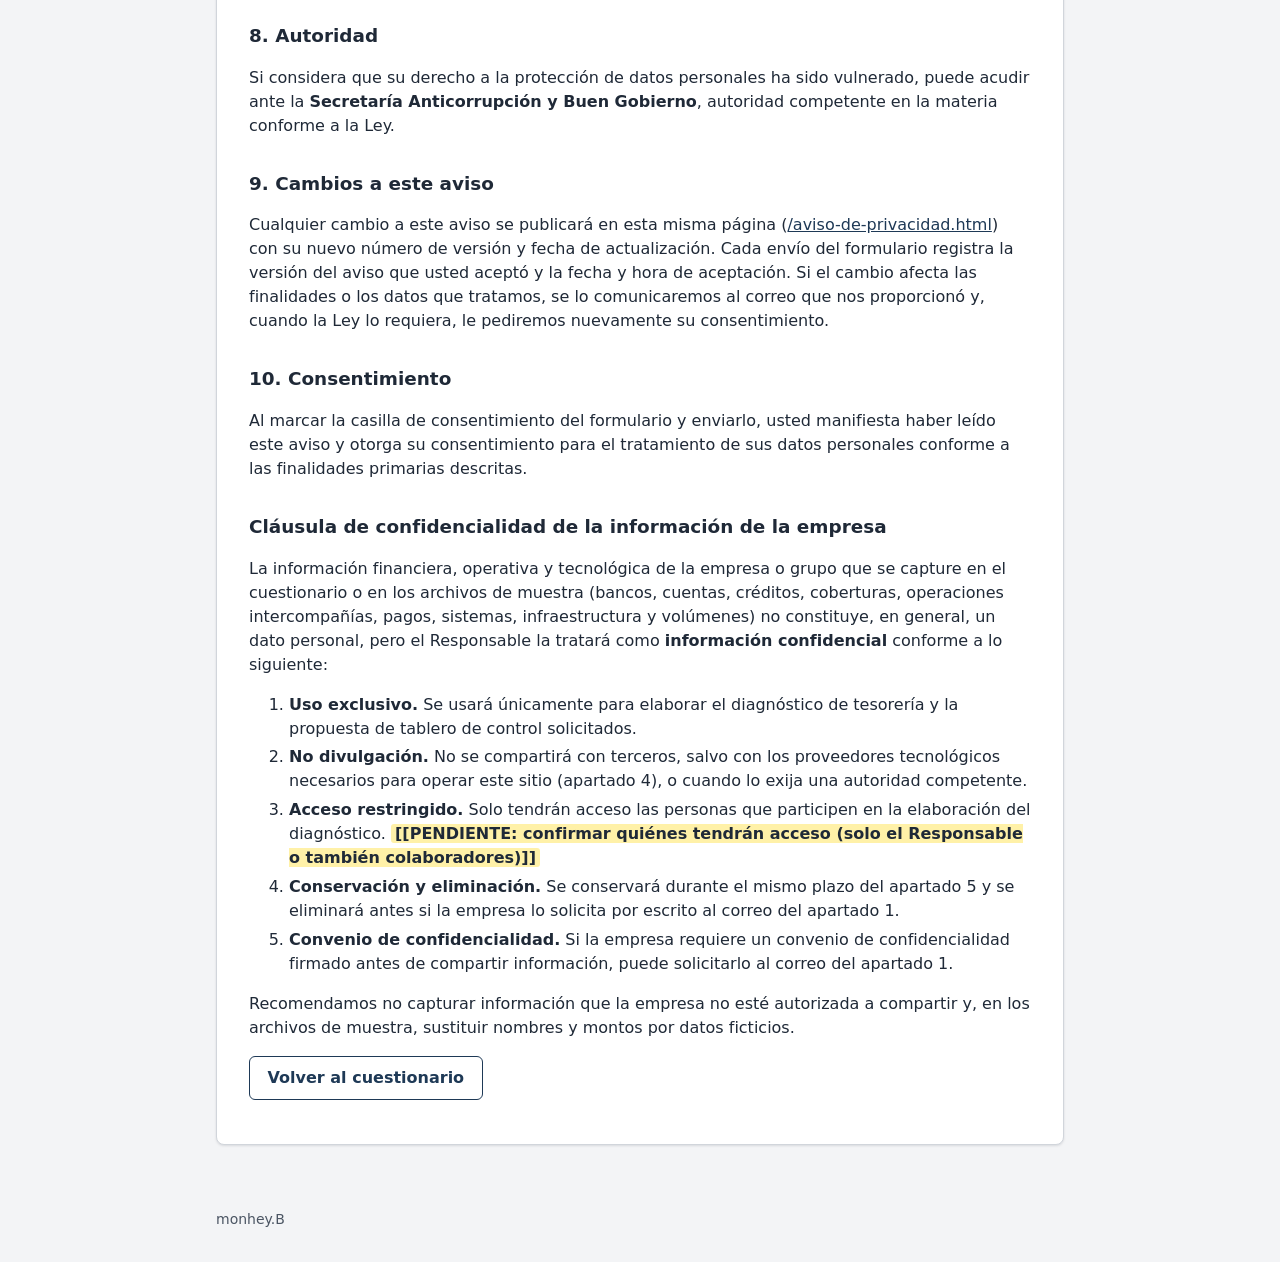
==== commit 2b18c9e4: "Aplicar marca monhey.B: logo y colores (azul marino #1E3956, blanco y grises) Co-Authored-By: Claude" ====
--- a/aviso-de-privacidad.html
+++ b/aviso-de-privacidad.html
@@ -11,7 +11,7 @@
 <a class="saltar" href="#contenido">Saltar al contenido</a>
 <header class="sitio-cab">
   <div class="contenedor">
-    <a class="marca" href="/"><span class="pendiente">[[PENDIENTE: marca]]</span></a>
+    <a class="marca" href="/"><img src="/assets/img/logo-monhey-b.png" alt="monhey.B — Planea tus finanzas" class="logo" width="600" height="198"></a>
     <span class="marca-sub">Diagnóstico de tesorería</span>
   </div>
 </header>
@@ -106,7 +106,7 @@
 </main>
 
 <footer class="sitio-pie">
-  <div class="contenedor"><span class="pendiente">[[PENDIENTE: marca]]</span></div>
+  <div class="contenedor">monhey.B</div>
 </footer>
 </body>
 </html>
--- a/assets/css/styles.css
+++ b/assets/css/styles.css
@@ -1,19 +1,19 @@
 /* =========================================================================
    Diagnóstico de tesorería — estilos
-   [[PENDIENTE: colores de marca]] Cambia solo las variables de :root para
-   aplicar la paleta definitiva. Los valores actuales son una paleta neutra
-   con contraste AA (texto normal ≥ 4.5:1 sobre su fondo).
+   Marca monhey.B: azul marino #1E3956 (tomado del logo), blanco y grises
+   neutros. El amarillo del logo (#FCDD34) no se usa en la interfaz.
+   Contraste AA: texto normal ≥ 4.5:1 sobre su fondo.
    ========================================================================= */
 :root {
   color-scheme: light;
-  --c-primario: #1f4e79;        /* botones, enlaces, barra de avance */
-  --c-primario-oscuro: #163a5a;
-  --c-primario-suave: #e8f0f8;
-  --c-texto: #1d232b;
-  --c-texto-suave: #4a5562;
-  --c-fondo: #f4f6f9;
+  --c-primario: #1E3956;        /* azul marino del logo: botones, enlaces, barra de avance */
+  --c-primario-oscuro: #162B40;
+  --c-primario-suave: #ECEFF3;
+  --c-texto: #1F2937;
+  --c-texto-suave: #4B5563;
+  --c-fondo: #F3F4F6;
   --c-superficie: #ffffff;
-  --c-borde: #c9d1db;
+  --c-borde: #D1D5DB;
   --c-error: #b3261e;
   --c-error-suave: #fdecea;
   --c-aviso: #7a4b00;
@@ -39,7 +39,7 @@
 img { max-width: 100%; }
 a { color: var(--c-primario); }
 a:hover { color: var(--c-primario-oscuro); }
-:focus-visible { outline: 3px solid #f0a500; outline-offset: 2px; }
+:focus-visible { outline: 3px solid var(--c-primario); outline-offset: 2px; }
 [hidden] { display: none !important; }
 
 .sr-only {
@@ -58,7 +58,9 @@
   border-bottom: 1px solid var(--c-borde);
 }
 .sitio-cab .contenedor { display: flex; align-items: center; gap: 1rem; padding-top: .75rem; padding-bottom: .75rem; }
-.marca { font-weight: 700; font-size: 1.05rem; color: var(--c-texto); text-decoration: none; }
+.marca { font-weight: 700; font-size: 1.05rem; color: var(--c-texto); text-decoration: none; display: inline-flex; align-items: center; }
+.logo { display: block; height: 56px; width: auto; }
+@media (max-width: 400px) { .logo { height: 40px; } }
 .marca-sub { color: var(--c-texto-suave); font-size: .9rem; }
 .sitio-pie { color: var(--c-texto-suave); font-size: .875rem; padding: 2rem 0; }
 .sitio-pie a { color: var(--c-texto-suave); }
@@ -69,7 +71,7 @@
 /* ---------- Avance ---------- */
 .avance { margin-bottom: 1rem; }
 .avance-texto { display: flex; justify-content: space-between; gap: 1rem; font-size: .9rem; color: var(--c-texto-suave); margin-bottom: .35rem; flex-wrap: wrap; }
-.avance-barra { height: 8px; background: #dde3ea; border-radius: 99px; overflow: hidden; }
+.avance-barra { height: 8px; background: #E5E7EB; border-radius: 99px; overflow: hidden; }
 .avance-relleno { height: 100%; width: 0; background: var(--c-primario); transition: width .25s ease; }
 
 /* ---------- Tarjetas y pasos ---------- */
@@ -96,14 +98,14 @@
   width: 1.6rem; height: 1.6rem; border-radius: 50%;
   display: inline-flex; align-items: center; justify-content: center;
   background: var(--c-primario-suave); color: var(--c-primario);
-  border: 1px solid #b9cde2; font-weight: 700; font-size: .9rem;
+  border: 1px solid #C7CED6; font-weight: 700; font-size: .9rem;
 }
 .ayuda > summary::-webkit-details-marker { display: none; }
 .ayuda[open] > summary { background: var(--c-primario); color: #fff; }
 .ayuda-texto {
   margin-top: .4rem; padding: .75rem .9rem; font-size: .9rem;
   background: var(--c-primario-suave); border-radius: var(--radio);
-  border: 1px solid #b9cde2; color: var(--c-texto);
+  border: 1px solid #C7CED6; color: var(--c-texto);
 }
 .ayuda-linea { display: flex; gap: .5rem; align-items: flex-start; }
 .ayuda-linea > :first-child { flex: 1; }
@@ -128,11 +130,11 @@
 input[type="date"], input:not([type]), select, textarea {
   width: 100%; font: inherit; color: inherit;
   padding: .55rem .7rem; min-height: 44px;
-  border: 1px solid #8995a3; border-radius: 6px; background: #fff;
+  border: 1px solid #7B828E; border-radius: 6px; background: #fff;
 }
 textarea { min-height: 88px; resize: vertical; }
-input[readonly] { background: #eef1f5; }
-input:disabled, select:disabled, textarea:disabled { background: #eef1f5; }
+input[readonly] { background: #F3F4F6; }
+input:disabled, select:disabled, textarea:disabled { background: #F3F4F6; }
 [aria-invalid="true"] { border-color: var(--c-error) !important; box-shadow: 0 0 0 1px var(--c-error); }
 .opciones[aria-invalid="true"] { box-shadow: 0 0 0 2px var(--c-error); border-radius: 6px; }
 
@@ -156,7 +158,7 @@
 .caja > :first-child { margin-top: 0; }
 .caja > :last-child { margin-bottom: 0; }
 .caja h3 { margin-top: 0; font-size: 1rem; }
-.caja-info { background: var(--c-primario-suave); border-color: #b9cde2; }
+.caja-info { background: var(--c-primario-suave); border-color: #C7CED6; }
 .caja-aviso { background: var(--c-aviso-suave); border-color: #ecc77a; color: #4d3000; }
 .caja-error { background: var(--c-error-suave); border-color: #f0b4ae; color: #6b1510; }
 .caja-ok { background: var(--c-ok-suave); border-color: #a9d8b8; color: #11401f; }
@@ -165,7 +167,7 @@
 /* ---------- Secciones repetibles ---------- */
 .rep-item {
   border: 1px solid var(--c-borde); border-radius: var(--radio);
-  padding: 1rem; margin: 1rem 0; background: #fbfcfd;
+  padding: 1rem; margin: 1rem 0; background: #FAFAFB;
 }
 .rep-item-cab { display: flex; align-items: center; justify-content: space-between; gap: .75rem; margin-bottom: .75rem; }
 .rep-item-cab h4 { margin: 0; }
@@ -212,17 +214,17 @@
 .tabla-wrap { overflow-x: auto; -webkit-overflow-scrolling: touch; }
 table { border-collapse: collapse; width: 100%; font-size: .92rem; }
 th, td { text-align: left; padding: .45rem .6rem; border-bottom: 1px solid var(--c-borde); vertical-align: top; }
-th { background: #eef1f5; font-weight: 600; }
+th { background: #F3F4F6; font-weight: 600; }
 td.num, th.num { text-align: right; font-variant-numeric: tabular-nums; }
 .etiqueta-nivel { display: inline-block; padding: .05rem .5rem; border-radius: 99px; font-size: .82rem; font-weight: 600; background: #eef1f5; }
 .kpis { display: grid; grid-template-columns: repeat(2, 1fr); gap: .75rem; }
 @media (min-width: 640px) { .kpis { grid-template-columns: repeat(4, 1fr); } }
-.kpi { border: 1px solid var(--c-borde); border-radius: var(--radio); padding: .75rem; background: #fbfcfd; }
+.kpi { border: 1px solid var(--c-borde); border-radius: var(--radio); padding: .75rem; background: #FAFAFB; }
 .kpi-valor { font-size: 1.5rem; font-weight: 700; font-variant-numeric: tabular-nums; }
 .kpi-etq { font-size: .85rem; color: var(--c-texto-suave); }
 #resultado > .tarjeta { margin-top: 1rem; }
-.fila-dimension td { background: #f6f8fb; }
-pre { white-space: pre-wrap; overflow-wrap: anywhere; font-size: .8rem; background: #eef1f5; padding: .75rem; border-radius: 6px; max-height: 420px; overflow: auto; }
+.fila-dimension td { background: #F5F6F8; }
+pre { white-space: pre-wrap; overflow-wrap: anywhere; font-size: .8rem; background: #F3F4F6; padding: .75rem; border-radius: 6px; max-height: 420px; overflow: auto; }
 
 /* ---------- Páginas de texto (aviso, gracias) ---------- */
 .texto-legal h2 { font-size: 1.15rem; margin-top: 2rem; }
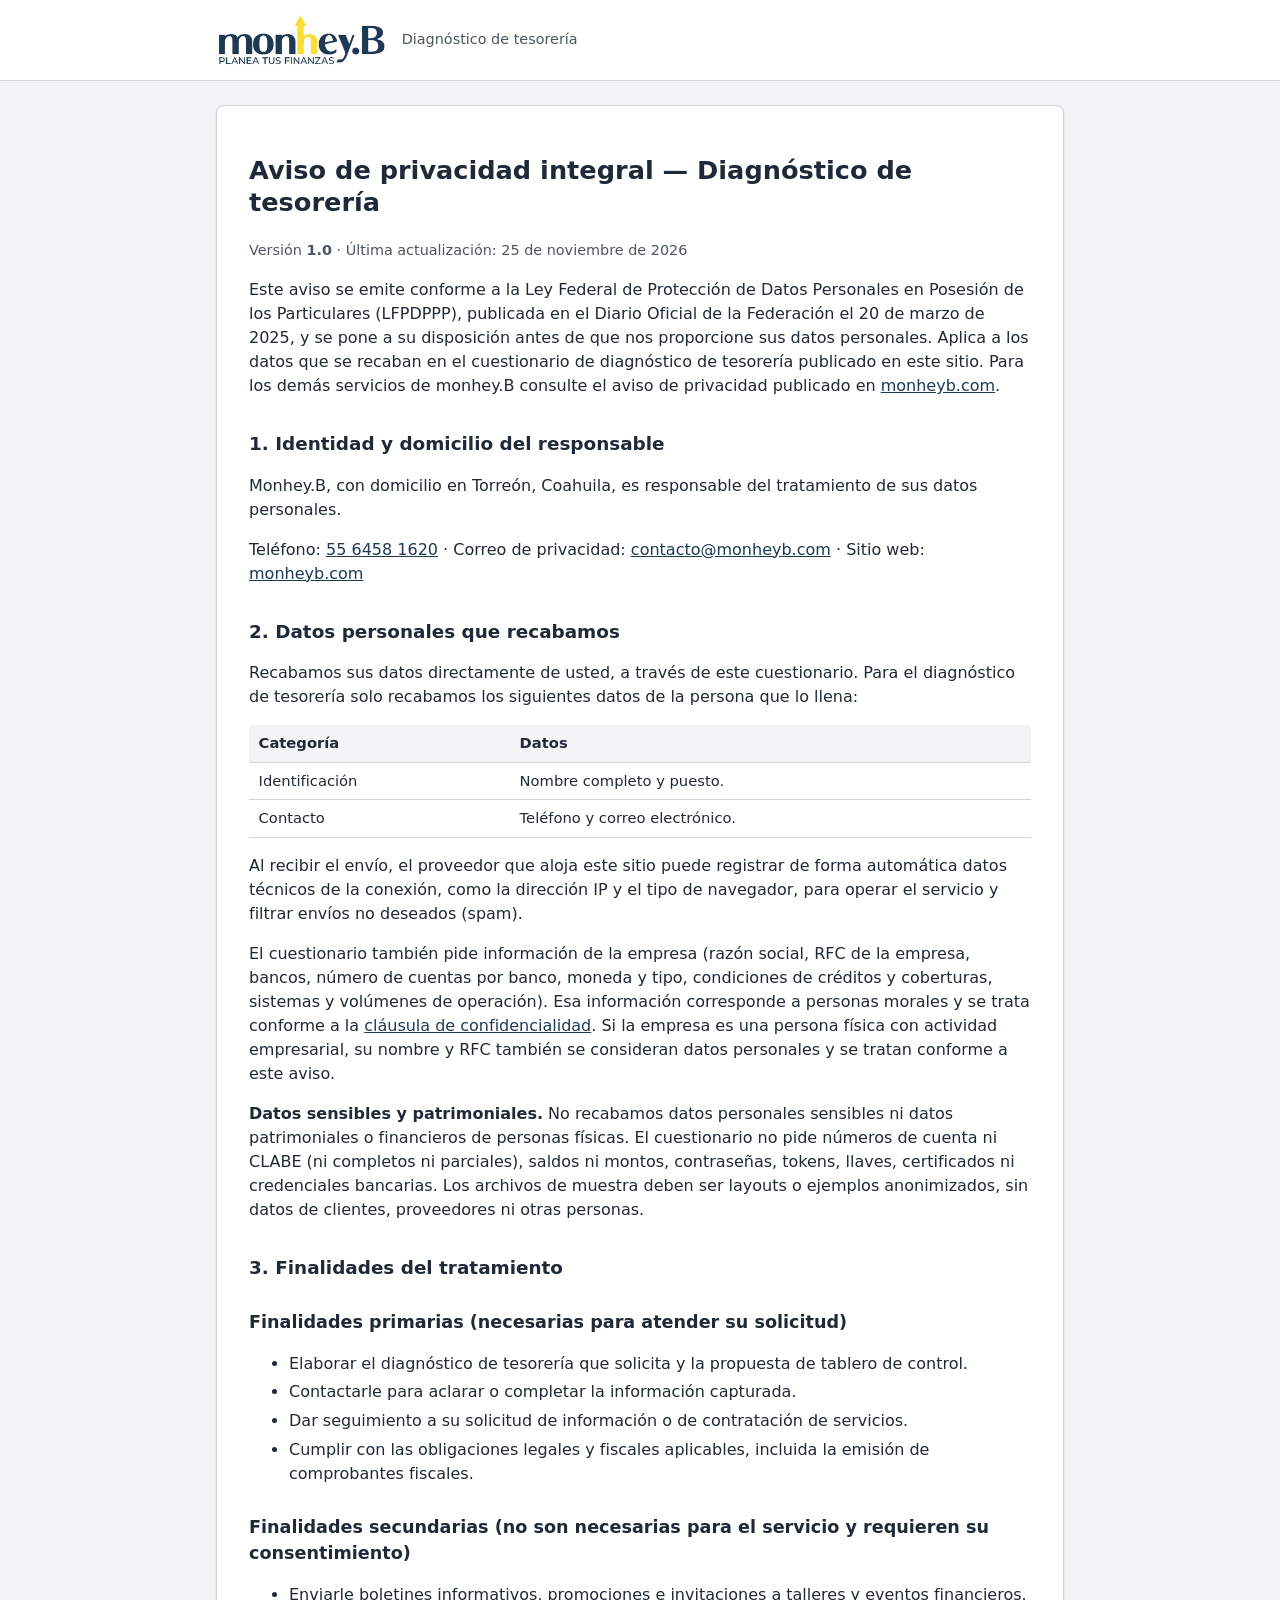
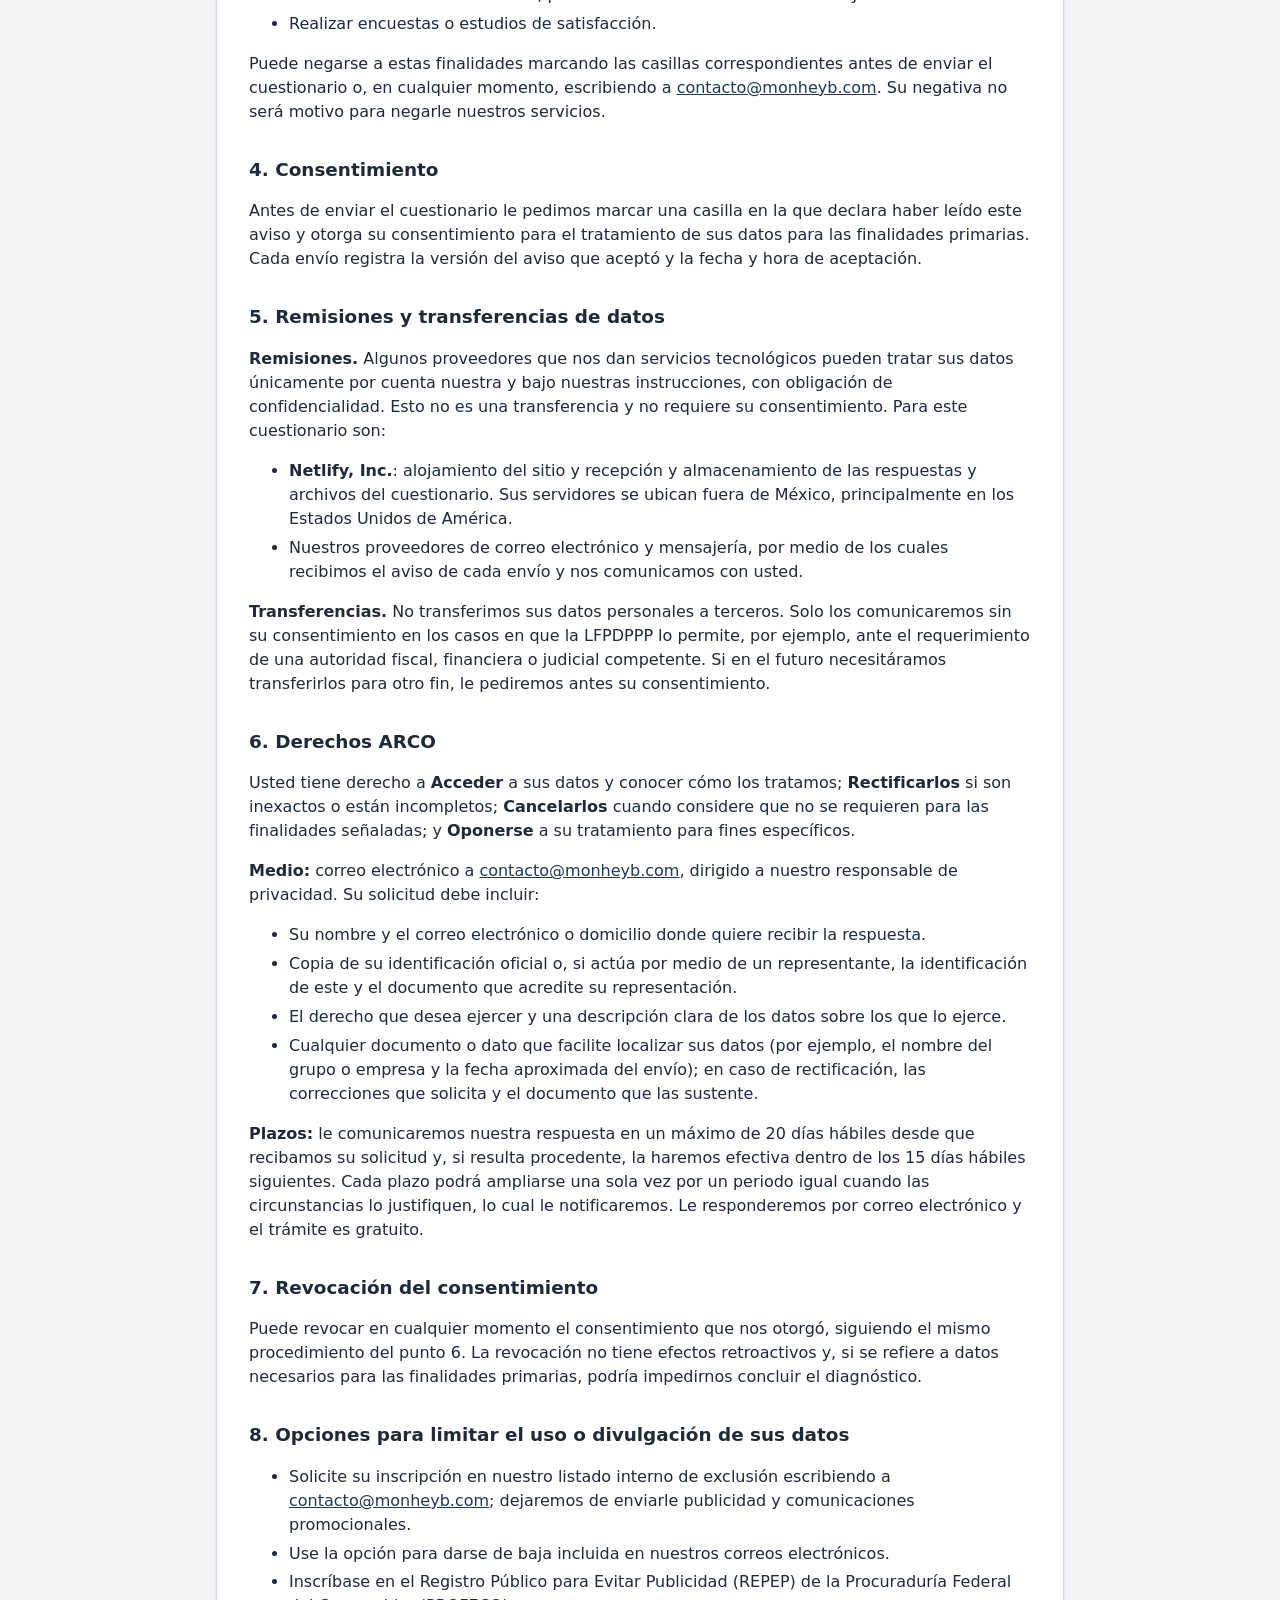
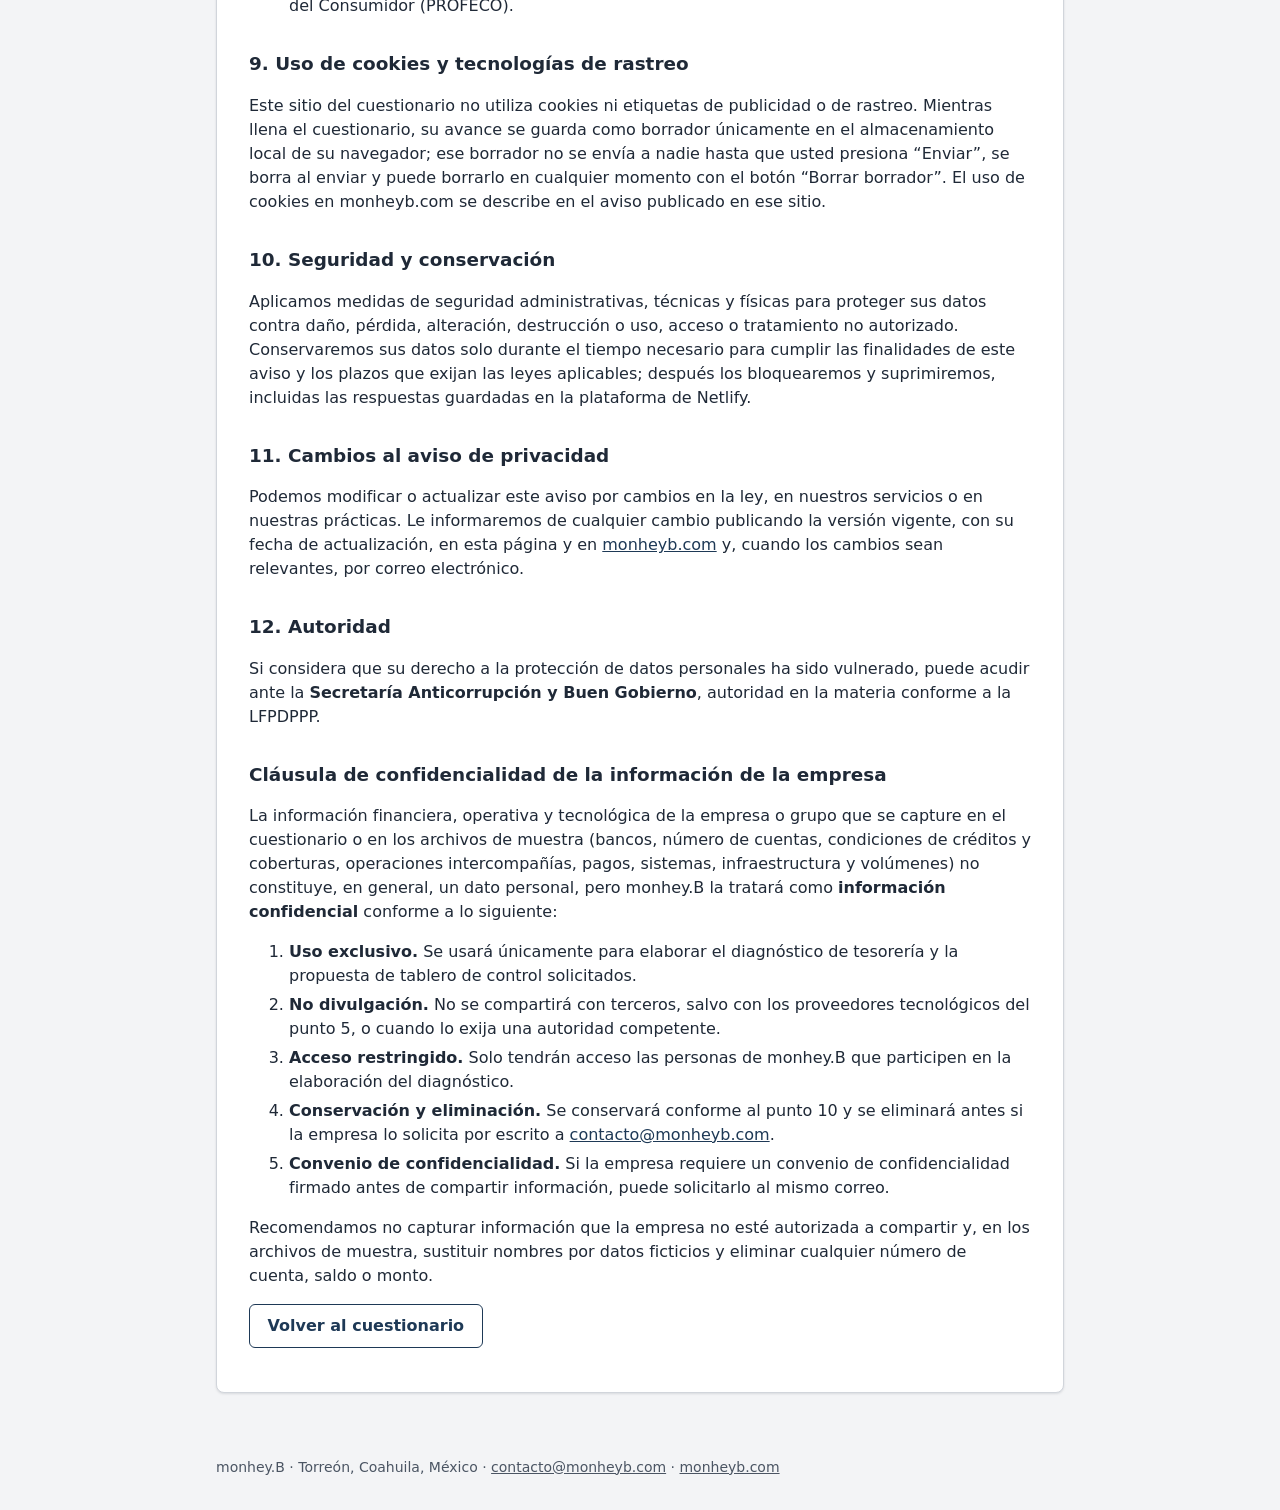
==== commit 5d016c02: "Aviso de privacidad de monhey.B (versión 1.0) Adapta el aviso integral de monhey.B del 25/11/2026 a " ====
--- a/aviso-de-privacidad.html
+++ b/aviso-de-privacidad.html
@@ -4,7 +4,7 @@
   <meta charset="utf-8">
   <meta name="viewport" content="width=device-width, initial-scale=1">
   <title>Aviso de privacidad</title>
-  <meta name="description" content="Aviso de privacidad integral del cuestionario de diagnóstico de tesorería.">
+  <meta name="description" content="Aviso de privacidad integral de monhey.B para el cuestionario de diagnóstico de tesorería.">
   <link rel="stylesheet" href="/assets/css/styles.css">
 </head>
 <body>
@@ -18,95 +18,106 @@
 
 <main id="contenido" class="contenedor">
   <article class="tarjeta texto-legal">
-    <h1>Aviso de privacidad integral</h1>
-    <p class="meta-doc">Versión <strong>0.1-borrador</strong> · Última actualización: <span class="pendiente">[[PENDIENTE: fecha de publicación]]</span></p>
+    <h1>Aviso de privacidad integral — Diagnóstico de tesorería</h1>
+    <p class="meta-doc">Versión <strong>1.0</strong> · Última actualización: 25 de noviembre de 2026</p>
 
-    <div class="caja caja-aviso">
-      <p><strong>Borrador.</strong> Este aviso debe ser revisado por un abogado antes de publicarse. Los textos marcados como pendientes deben completarse con los datos del responsable.</p>
-    </div>
-
-    <p>Este aviso se emite conforme a la Ley Federal de Protección de Datos Personales en Posesión de los Particulares, publicada en el Diario Oficial de la Federación el 20 de marzo de 2025 (en adelante, la “Ley”), y aplica a los datos personales que se recaban a través del cuestionario de diagnóstico de tesorería publicado en este sitio.</p>
+    <p>Este aviso se emite conforme a la Ley Federal de Protección de Datos Personales en Posesión de los Particulares (LFPDPPP), publicada en el Diario Oficial de la Federación el 20 de marzo de 2025, y se pone a su disposición antes de que nos proporcione sus datos personales. Aplica a los datos que se recaban en el cuestionario de diagnóstico de tesorería publicado en este sitio. Para los demás servicios de monhey.B consulte el aviso de privacidad publicado en <a href="https://monheyb.com" rel="noopener">monheyb.com</a>.</p>
 
     <h2 id="responsable">1. Identidad y domicilio del responsable</h2>
-    <p><span class="pendiente">[[PENDIENTE: nombre completo o razón social del responsable; indicar si es persona física o moral]]</span> (en adelante, el “Responsable”), con domicilio en <span class="pendiente">[[PENDIENTE: calle, número, colonia, municipio o alcaldía, código postal, entidad federativa]]</span>, es responsable del tratamiento de sus datos personales.</p>
-    <p>Correo de contacto para asuntos de privacidad: <span class="pendiente">[[PENDIENTE: correo para derechos ARCO]]</span>.</p>
+    <p>Monhey.B, con domicilio en Torreón, Coahuila, es responsable del tratamiento de sus datos personales.</p>
+    <p>Teléfono: <a href="tel:+525564581620">55 6458 1620</a> · Correo de privacidad: <a href="mailto:contacto@monheyb.com">contacto@monheyb.com</a> · Sitio web: <a href="https://monheyb.com" rel="noopener">monheyb.com</a></p>
 
     <h2 id="datos">2. Datos personales que recabamos</h2>
-    <p>Para las finalidades de este aviso recabamos los siguientes datos de identificación y contacto de la persona que llena el cuestionario:</p>
-    <ul>
-      <li>Nombre completo.</li>
-      <li>Puesto.</li>
-      <li>Correo electrónico.</li>
-      <li>Teléfono.</li>
-    </ul>
-    <p>Además, al recibir el envío, el proveedor que aloja el sitio puede registrar de forma automática datos técnicos de la conexión, como la dirección IP y el tipo de navegador, para operar el servicio y filtrar envíos no deseados (spam).</p>
-    <p>El cuestionario también pide información de la empresa (razón social, RFC de la empresa, bancos, número de cuentas por banco, moneda y tipo, sin números de cuenta, créditos, coberturas, sistemas y volúmenes de operación). Esa información corresponde a personas morales y se trata conforme al apartado de <a href="#confidencialidad">confidencialidad</a>. Si la empresa es una persona física con actividad empresarial, su nombre y RFC también se consideran datos personales y se tratan conforme a este aviso.</p>
-    <p><strong>No recabamos datos personales sensibles.</strong> El cuestionario no pide números de cuenta ni CLABE (ni completos ni parciales), saldos ni montos, contraseñas, tokens, llaves, certificados ni credenciales bancarias. Solicitamos que los archivos de muestra sean layouts o ejemplos anonimizados, sin datos de clientes, proveedores ni otras personas. <span class="pendiente">[[PENDIENTE: confirmar con el abogado qué hará el Responsable si un archivo llega con datos personales de terceros, p. ej. eliminarlo y avisar al remitente]]</span></p>
+    <p>Recabamos sus datos directamente de usted, a través de este cuestionario. Para el diagnóstico de tesorería solo recabamos los siguientes datos de la persona que lo llena:</p>
+    <div class="tabla-wrap">
+      <table>
+        <thead><tr><th scope="col">Categoría</th><th scope="col">Datos</th></tr></thead>
+        <tbody>
+          <tr><td>Identificación</td><td>Nombre completo y puesto.</td></tr>
+          <tr><td>Contacto</td><td>Teléfono y correo electrónico.</td></tr>
+        </tbody>
+      </table>
+    </div>
+    <p>Al recibir el envío, el proveedor que aloja este sitio puede registrar de forma automática datos técnicos de la conexión, como la dirección IP y el tipo de navegador, para operar el servicio y filtrar envíos no deseados (spam).</p>
+    <p>El cuestionario también pide información de la empresa (razón social, RFC de la empresa, bancos, número de cuentas por banco, moneda y tipo, condiciones de créditos y coberturas, sistemas y volúmenes de operación). Esa información corresponde a personas morales y se trata conforme a la <a href="#confidencialidad">cláusula de confidencialidad</a>. Si la empresa es una persona física con actividad empresarial, su nombre y RFC también se consideran datos personales y se tratan conforme a este aviso.</p>
+    <p><strong>Datos sensibles y patrimoniales.</strong> No recabamos datos personales sensibles ni datos patrimoniales o financieros de personas físicas. El cuestionario no pide números de cuenta ni CLABE (ni completos ni parciales), saldos ni montos, contraseñas, tokens, llaves, certificados ni credenciales bancarias. Los archivos de muestra deben ser layouts o ejemplos anonimizados, sin datos de clientes, proveedores ni otras personas.</p>
 
     <h2 id="finalidades">3. Finalidades del tratamiento</h2>
     <h3>Finalidades primarias (necesarias para atender su solicitud)</h3>
     <ul>
-      <li>Elaborar el diagnóstico de tesorería que usted solicita y la propuesta de tablero de control.</li>
+      <li>Elaborar el diagnóstico de tesorería que solicita y la propuesta de tablero de control.</li>
       <li>Contactarle para aclarar o completar la información capturada.</li>
-      <li>Darle seguimiento a su solicitud y entregarle el resultado del diagnóstico.</li>
+      <li>Dar seguimiento a su solicitud de información o de contratación de servicios.</li>
+      <li>Cumplir con las obligaciones legales y fiscales aplicables, incluida la emisión de comprobantes fiscales.</li>
     </ul>
-    <h3>Finalidades secundarias (no necesarias para atender su solicitud)</h3>
-    <p><span class="pendiente">[[PENDIENTE: indicar si habrá finalidades secundarias (por ejemplo, enviar información comercial o boletines). Si no las habrá, sustituir este párrafo por: “No tratamos sus datos para finalidades secundarias.” y quitar la casilla de negativa del formulario.]]</span></p>
-    <p>Si no desea que sus datos se traten para las finalidades secundarias, puede marcar la casilla correspondiente en el formulario antes de enviarlo, o enviar su negativa en cualquier momento al correo indicado en el apartado 1. Su negativa no será motivo para dejar de atender su solicitud de diagnóstico.</p>
+    <h3>Finalidades secundarias (no son necesarias para el servicio y requieren su consentimiento)</h3>
+    <ul>
+      <li>Enviarle boletines informativos, promociones e invitaciones a talleres y eventos financieros.</li>
+      <li>Realizar encuestas o estudios de satisfacción.</li>
+    </ul>
+    <p>Puede negarse a estas finalidades marcando las casillas correspondientes antes de enviar el cuestionario o, en cualquier momento, escribiendo a <a href="mailto:contacto@monheyb.com">contacto@monheyb.com</a>. Su negativa no será motivo para negarle nuestros servicios.</p>
 
-    <h2 id="remisiones">4. Encargados y transferencias</h2>
-    <p>Para operar este sitio, sus datos se comunican a los siguientes proveedores, que actúan como encargados por cuenta del Responsable y no pueden usarlos para fines propios:</p>
+    <h2 id="consentimiento">4. Consentimiento</h2>
+    <p>Antes de enviar el cuestionario le pedimos marcar una casilla en la que declara haber leído este aviso y otorga su consentimiento para el tratamiento de sus datos para las finalidades primarias. Cada envío registra la versión del aviso que aceptó y la fecha y hora de aceptación.</p>
+
+    <h2 id="remisiones">5. Remisiones y transferencias de datos</h2>
+    <p><strong>Remisiones.</strong> Algunos proveedores que nos dan servicios tecnológicos pueden tratar sus datos únicamente por cuenta nuestra y bajo nuestras instrucciones, con obligación de confidencialidad. Esto no es una transferencia y no requiere su consentimiento. Para este cuestionario son:</p>
     <ul>
-      <li><strong>Netlify, Inc.</strong> (Estados Unidos de América): alojamiento del sitio, recepción y almacenamiento de las respuestas del formulario y de los archivos adjuntos.</li>
-      <li><span class="pendiente">[[PENDIENTE: proveedor de correo electrónico en el que el Responsable recibe las notificaciones de cada envío]]</span>.</li>
+      <li><strong>Netlify, Inc.</strong>: alojamiento del sitio y recepción y almacenamiento de las respuestas y archivos del cuestionario. Sus servidores se ubican fuera de México, principalmente en los Estados Unidos de América.</li>
+      <li>Nuestros proveedores de correo electrónico y mensajería, por medio de los cuales recibimos el aviso de cada envío y nos comunicamos con usted.</li>
     </ul>
-    <p>Sus datos son tratados y almacenados en servidores ubicados fuera de México. No transferimos sus datos personales a terceros distintos de los encargados mencionados, salvo en los casos que la Ley permite sin su consentimiento o cuando lo exija una autoridad competente. <span class="pendiente">[[PENDIENTE: confirmar con el abogado el tratamiento de la remisión internacional a Netlify y del proveedor de correo]]</span></p>
-
-    <h2 id="conservacion">5. Almacenamiento y plazo de conservación</h2>
-    <p>Las respuestas y los archivos se guardan en la plataforma de formularios de Netlify. El Responsable puede además descargar las respuestas en su equipo para elaborar el diagnóstico.</p>
-    <p>Conservaremos sus datos durante <span class="pendiente">[[PENDIENTE: plazo de conservación, p. ej. “12 meses contados a partir de la entrega del diagnóstico”]]</span>. Al concluir ese plazo, los eliminaremos de la plataforma de Netlify y de las copias descargadas, salvo que exista una obligación legal de conservarlos por más tiempo.</p>
-    <p>Mientras llena el cuestionario, su avance se guarda como borrador únicamente en el almacenamiento local de su navegador; ese borrador no se envía a nadie hasta que usted presiona “Enviar” y lo puede borrar en cualquier momento con el botón “Borrar borrador”. Este sitio no usa cookies de publicidad ni de rastreo.</p>
+    <p><strong>Transferencias.</strong> No transferimos sus datos personales a terceros. Solo los comunicaremos sin su consentimiento en los casos en que la LFPDPPP lo permite, por ejemplo, ante el requerimiento de una autoridad fiscal, financiera o judicial competente. Si en el futuro necesitáramos transferirlos para otro fin, le pediremos antes su consentimiento.</p>
 
     <h2 id="arco">6. Derechos ARCO</h2>
-    <p>Usted tiene derecho a <strong>acceder</strong> a sus datos personales, <strong>rectificarlos</strong> si son inexactos o incompletos, <strong>cancelarlos</strong> cuando considere que no se requieren para las finalidades señaladas, y <strong>oponerse</strong> a su tratamiento para fines específicos (derechos ARCO).</p>
-    <p>Para ejercerlos, envíe una solicitud al correo <span class="pendiente">[[PENDIENTE: correo para derechos ARCO]]</span> que contenga:</p>
-    <ol>
-      <li>Su nombre y un medio para comunicarle la respuesta.</li>
-      <li>Los documentos que acrediten su identidad o, en su caso, la representación legal de quien actúe en su nombre.</li>
-      <li>La descripción clara de los datos personales y del derecho que desea ejercer.</li>
-      <li>Cualquier elemento que facilite la localización de sus datos (por ejemplo, el nombre del grupo o empresa y la fecha aproximada del envío).</li>
-    </ol>
-    <p>Responderemos su solicitud dentro de los plazos que establece la Ley. <span class="pendiente">[[PENDIENTE: el abogado debe indicar los plazos de respuesta y de ejecución aplicables conforme a la Ley vigente]]</span></p>
+    <p>Usted tiene derecho a <strong>Acceder</strong> a sus datos y conocer cómo los tratamos; <strong>Rectificarlos</strong> si son inexactos o están incompletos; <strong>Cancelarlos</strong> cuando considere que no se requieren para las finalidades señaladas; y <strong>Oponerse</strong> a su tratamiento para fines específicos.</p>
+    <p><strong>Medio:</strong> correo electrónico a <a href="mailto:contacto@monheyb.com">contacto@monheyb.com</a>, dirigido a nuestro responsable de privacidad. Su solicitud debe incluir:</p>
+    <ul>
+      <li>Su nombre y el correo electrónico o domicilio donde quiere recibir la respuesta.</li>
+      <li>Copia de su identificación oficial o, si actúa por medio de un representante, la identificación de este y el documento que acredite su representación.</li>
+      <li>El derecho que desea ejercer y una descripción clara de los datos sobre los que lo ejerce.</li>
+      <li>Cualquier documento o dato que facilite localizar sus datos (por ejemplo, el nombre del grupo o empresa y la fecha aproximada del envío); en caso de rectificación, las correcciones que solicita y el documento que las sustente.</li>
+    </ul>
+    <p><strong>Plazos:</strong> le comunicaremos nuestra respuesta en un máximo de 20 días hábiles desde que recibamos su solicitud y, si resulta procedente, la haremos efectiva dentro de los 15 días hábiles siguientes. Cada plazo podrá ampliarse una sola vez por un periodo igual cuando las circunstancias lo justifiquen, lo cual le notificaremos. Le responderemos por correo electrónico y el trámite es gratuito.</p>
 
-    <h2 id="revocacion">7. Revocación del consentimiento y limitación del uso</h2>
-    <p>Puede revocar en cualquier momento el consentimiento que nos otorgó, así como solicitar que limitemos el uso o divulgación de sus datos, enviando su solicitud al mismo correo y con los mismos requisitos del apartado anterior. La revocación no tiene efectos retroactivos y, si se refiere a las finalidades primarias, puede implicar que no podamos concluir el diagnóstico.</p>
+    <h2 id="revocacion">7. Revocación del consentimiento</h2>
+    <p>Puede revocar en cualquier momento el consentimiento que nos otorgó, siguiendo el mismo procedimiento del punto 6. La revocación no tiene efectos retroactivos y, si se refiere a datos necesarios para las finalidades primarias, podría impedirnos concluir el diagnóstico.</p>
 
-    <h2 id="autoridad">8. Autoridad</h2>
-    <p>Si considera que su derecho a la protección de datos personales ha sido vulnerado, puede acudir ante la <strong>Secretaría Anticorrupción y Buen Gobierno</strong>, autoridad competente en la materia conforme a la Ley.</p>
+    <h2 id="limitar">8. Opciones para limitar el uso o divulgación de sus datos</h2>
+    <ul>
+      <li>Solicite su inscripción en nuestro listado interno de exclusión escribiendo a <a href="mailto:contacto@monheyb.com">contacto@monheyb.com</a>; dejaremos de enviarle publicidad y comunicaciones promocionales.</li>
+      <li>Use la opción para darse de baja incluida en nuestros correos electrónicos.</li>
+      <li>Inscríbase en el Registro Público para Evitar Publicidad (REPEP) de la Procuraduría Federal del Consumidor (PROFECO).</li>
+    </ul>
 
-    <h2 id="cambios">9. Cambios a este aviso</h2>
-    <p>Cualquier cambio a este aviso se publicará en esta misma página (<a href="/aviso-de-privacidad.html">/aviso-de-privacidad.html</a>) con su nuevo número de versión y fecha de actualización. Cada envío del formulario registra la versión del aviso que usted aceptó y la fecha y hora de aceptación. Si el cambio afecta las finalidades o los datos que tratamos, se lo comunicaremos al correo que nos proporcionó y, cuando la Ley lo requiera, le pediremos nuevamente su consentimiento.</p>
+    <h2 id="cookies">9. Uso de cookies y tecnologías de rastreo</h2>
+    <p>Este sitio del cuestionario no utiliza cookies ni etiquetas de publicidad o de rastreo. Mientras llena el cuestionario, su avance se guarda como borrador únicamente en el almacenamiento local de su navegador; ese borrador no se envía a nadie hasta que usted presiona “Enviar”, se borra al enviar y puede borrarlo en cualquier momento con el botón “Borrar borrador”. El uso de cookies en monheyb.com se describe en el aviso publicado en ese sitio.</p>
 
-    <h2 id="consentimiento">10. Consentimiento</h2>
-    <p>Al marcar la casilla de consentimiento del formulario y enviarlo, usted manifiesta haber leído este aviso y otorga su consentimiento para el tratamiento de sus datos personales conforme a las finalidades primarias descritas.</p>
+    <h2 id="conservacion">10. Seguridad y conservación</h2>
+    <p>Aplicamos medidas de seguridad administrativas, técnicas y físicas para proteger sus datos contra daño, pérdida, alteración, destrucción o uso, acceso o tratamiento no autorizado. Conservaremos sus datos solo durante el tiempo necesario para cumplir las finalidades de este aviso y los plazos que exijan las leyes aplicables; después los bloquearemos y suprimiremos, incluidas las respuestas guardadas en la plataforma de Netlify.</p>
+
+    <h2 id="cambios">11. Cambios al aviso de privacidad</h2>
+    <p>Podemos modificar o actualizar este aviso por cambios en la ley, en nuestros servicios o en nuestras prácticas. Le informaremos de cualquier cambio publicando la versión vigente, con su fecha de actualización, en esta página y en <a href="https://monheyb.com" rel="noopener">monheyb.com</a> y, cuando los cambios sean relevantes, por correo electrónico.</p>
+
+    <h2 id="autoridad">12. Autoridad</h2>
+    <p>Si considera que su derecho a la protección de datos personales ha sido vulnerado, puede acudir ante la <strong>Secretaría Anticorrupción y Buen Gobierno</strong>, autoridad en la materia conforme a la LFPDPPP.</p>
 
     <h2 id="confidencialidad">Cláusula de confidencialidad de la información de la empresa</h2>
-    <p>La información financiera, operativa y tecnológica de la empresa o grupo que se capture en el cuestionario o en los archivos de muestra (bancos, cuentas, créditos, coberturas, operaciones intercompañías, pagos, sistemas, infraestructura y volúmenes) no constituye, en general, un dato personal, pero el Responsable la tratará como <strong>información confidencial</strong> conforme a lo siguiente:</p>
+    <p>La información financiera, operativa y tecnológica de la empresa o grupo que se capture en el cuestionario o en los archivos de muestra (bancos, número de cuentas, condiciones de créditos y coberturas, operaciones intercompañías, pagos, sistemas, infraestructura y volúmenes) no constituye, en general, un dato personal, pero monhey.B la tratará como <strong>información confidencial</strong> conforme a lo siguiente:</p>
     <ol>
       <li><strong>Uso exclusivo.</strong> Se usará únicamente para elaborar el diagnóstico de tesorería y la propuesta de tablero de control solicitados.</li>
-      <li><strong>No divulgación.</strong> No se compartirá con terceros, salvo con los proveedores tecnológicos necesarios para operar este sitio (apartado 4), o cuando lo exija una autoridad competente.</li>
-      <li><strong>Acceso restringido.</strong> Solo tendrán acceso las personas que participen en la elaboración del diagnóstico. <span class="pendiente">[[PENDIENTE: confirmar quiénes tendrán acceso (solo el Responsable o también colaboradores)]]</span></li>
-      <li><strong>Conservación y eliminación.</strong> Se conservará durante el mismo plazo del apartado 5 y se eliminará antes si la empresa lo solicita por escrito al correo del apartado 1.</li>
-      <li><strong>Convenio de confidencialidad.</strong> Si la empresa requiere un convenio de confidencialidad firmado antes de compartir información, puede solicitarlo al correo del apartado 1.</li>
+      <li><strong>No divulgación.</strong> No se compartirá con terceros, salvo con los proveedores tecnológicos del punto 5, o cuando lo exija una autoridad competente.</li>
+      <li><strong>Acceso restringido.</strong> Solo tendrán acceso las personas de monhey.B que participen en la elaboración del diagnóstico.</li>
+      <li><strong>Conservación y eliminación.</strong> Se conservará conforme al punto 10 y se eliminará antes si la empresa lo solicita por escrito a <a href="mailto:contacto@monheyb.com">contacto@monheyb.com</a>.</li>
+      <li><strong>Convenio de confidencialidad.</strong> Si la empresa requiere un convenio de confidencialidad firmado antes de compartir información, puede solicitarlo al mismo correo.</li>
     </ol>
-    <p>Recomendamos no capturar información que la empresa no esté autorizada a compartir y, en los archivos de muestra, sustituir nombres y montos por datos ficticios.</p>
+    <p>Recomendamos no capturar información que la empresa no esté autorizada a compartir y, en los archivos de muestra, sustituir nombres por datos ficticios y eliminar cualquier número de cuenta, saldo o monto.</p>
 
     <p class="acciones"><a class="btn btn-sec" href="/">Volver al cuestionario</a></p>
   </article>
 </main>
 
 <footer class="sitio-pie">
-  <div class="contenedor">monhey.B</div>
+  <div class="contenedor">monhey.B · Torreón, Coahuila, México · <a href="mailto:contacto@monheyb.com">contacto@monheyb.com</a> · <a href="https://monheyb.com" rel="noopener">monheyb.com</a></div>
 </footer>
 </body>
 </html>
--- a/assets/css/styles.css
+++ b/assets/css/styles.css
@@ -1,7 +1,7 @@
 /* =========================================================================
    Diagnóstico de tesorería — estilos
    Marca monhey.B: azul marino #1E3956 (tomado del logo), blanco y grises
-   neutros. El amarillo del logo (#FCDD34) no se usa en la interfaz.
+   neutros. El amarillo del logo (#FCDD34) se usa en la barra de avance.
    Contraste AA: texto normal ≥ 4.5:1 sobre su fondo.
    ========================================================================= */
 :root {
@@ -9,6 +9,7 @@
   --c-primario: #1E3956;        /* azul marino del logo: botones, enlaces, barra de avance */
   --c-primario-oscuro: #162B40;
   --c-primario-suave: #ECEFF3;
+  --c-acento: #FCDD34;          /* amarillo del logo: barra de avance */
   --c-texto: #1F2937;
   --c-texto-suave: #4B5563;
   --c-fondo: #F3F4F6;
@@ -71,8 +72,8 @@
 /* ---------- Avance ---------- */
 .avance { margin-bottom: 1rem; }
 .avance-texto { display: flex; justify-content: space-between; gap: 1rem; font-size: .9rem; color: var(--c-texto-suave); margin-bottom: .35rem; flex-wrap: wrap; }
-.avance-barra { height: 8px; background: #E5E7EB; border-radius: 99px; overflow: hidden; }
-.avance-relleno { height: 100%; width: 0; background: var(--c-primario); transition: width .25s ease; }
+.avance-barra { height: 8px; background: var(--c-primario); border-radius: 99px; overflow: hidden; }
+.avance-relleno { height: 100%; width: 0; background: var(--c-acento); transition: width .25s ease; }
 
 /* ---------- Tarjetas y pasos ---------- */
 .tarjeta {
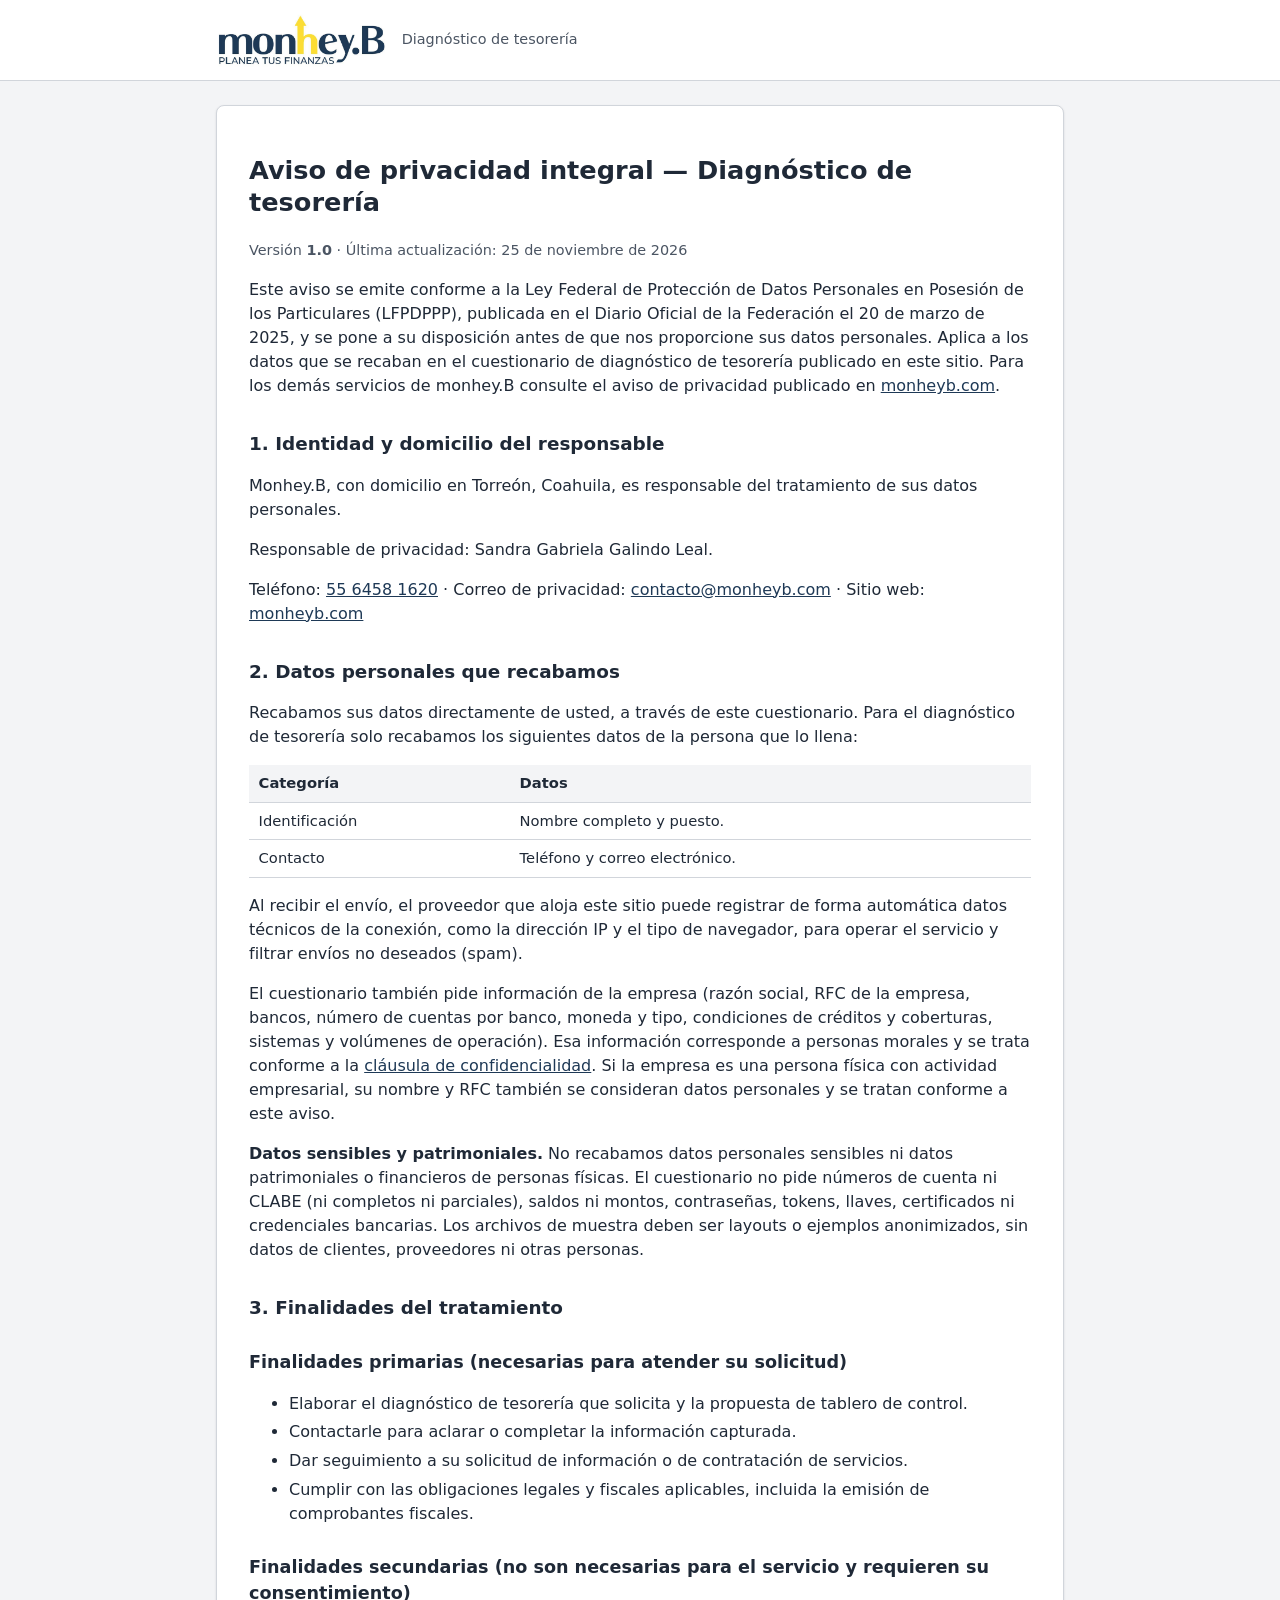
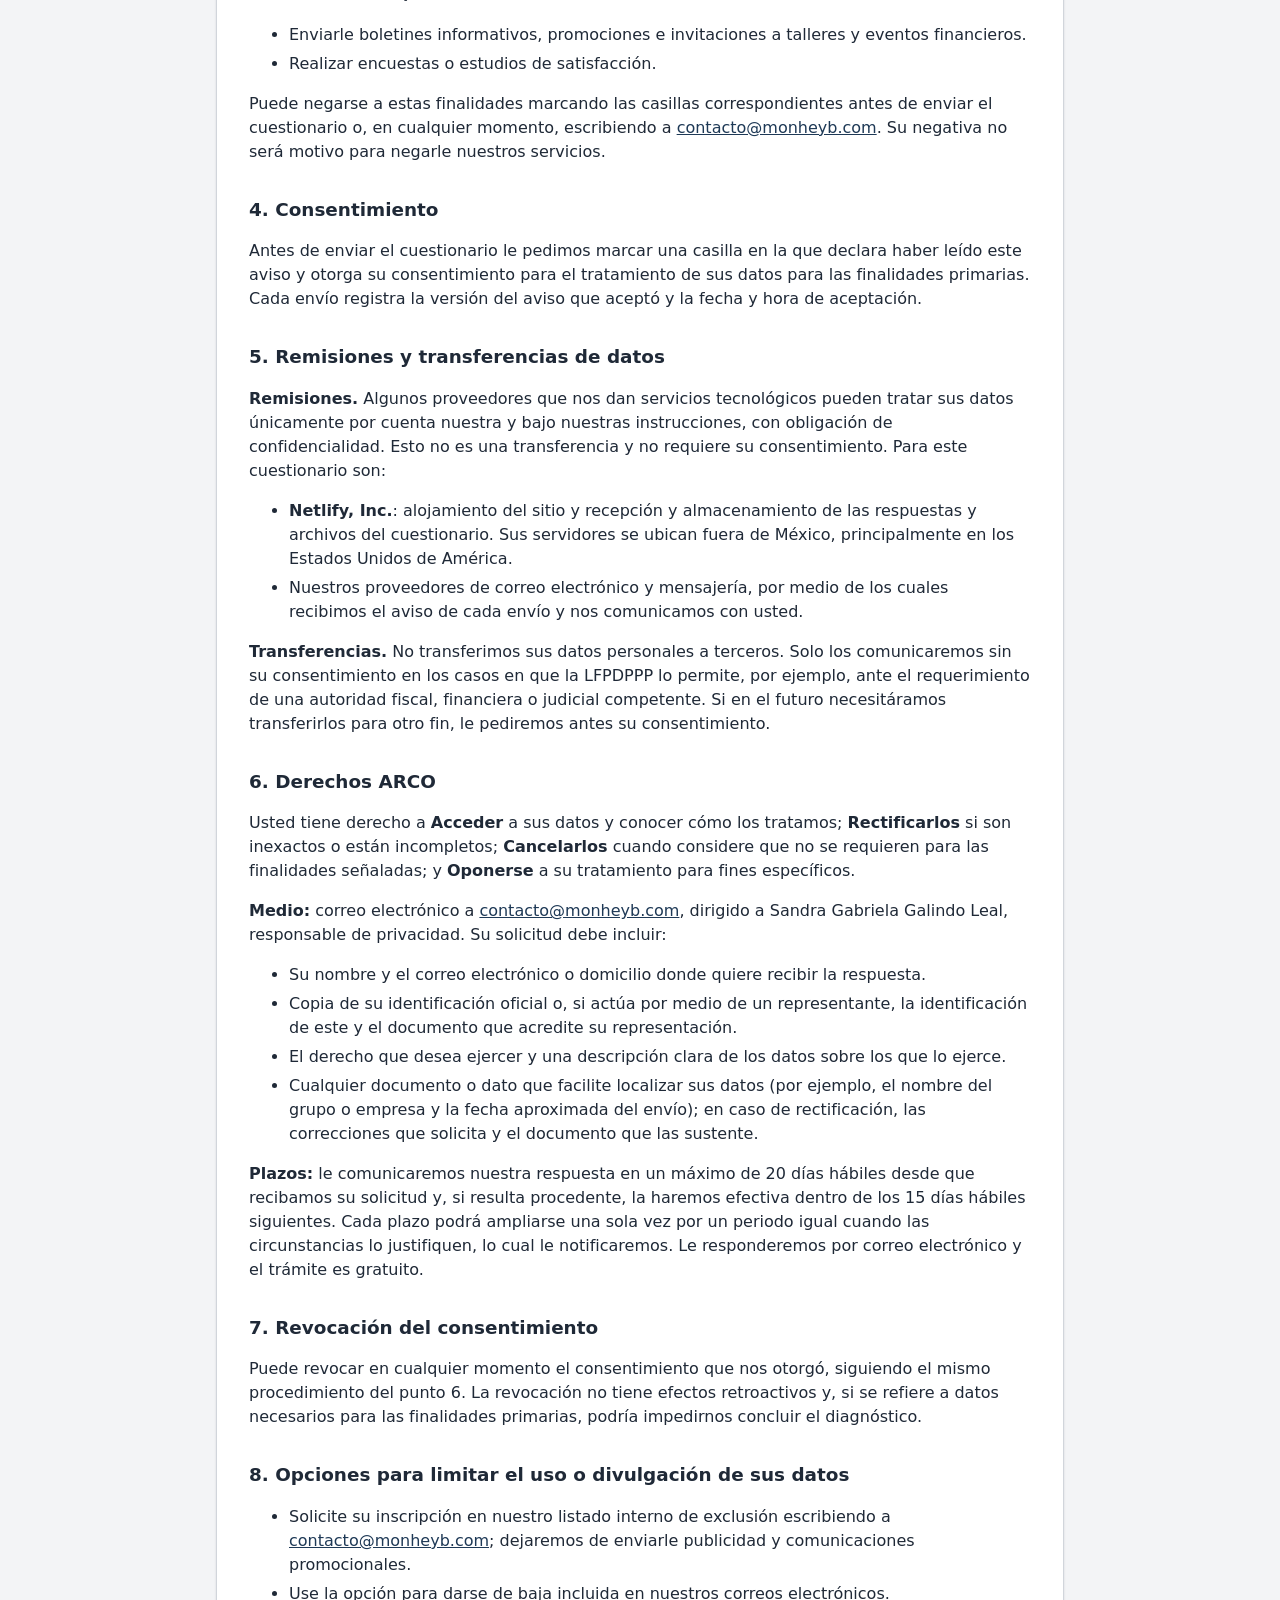
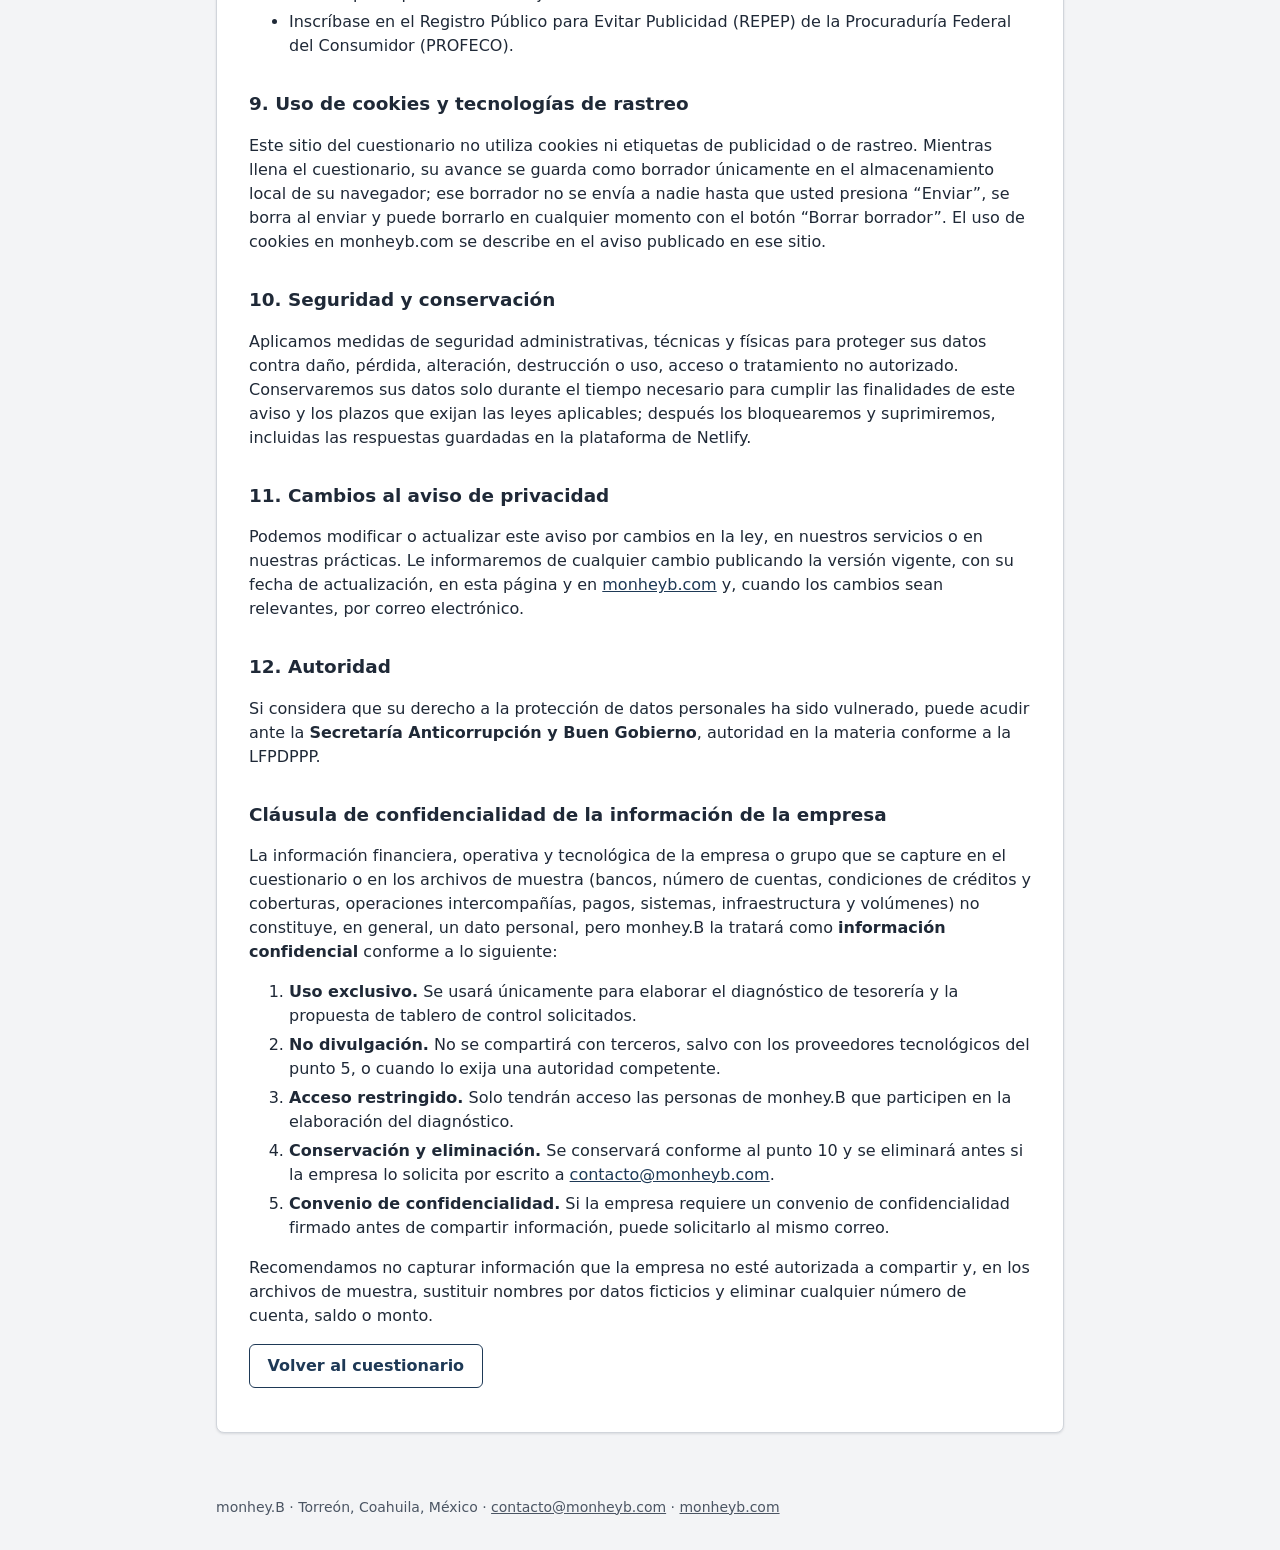
==== commit 967b2c44: "Aviso de privacidad: responsable de privacidad Sandra Gabriela Galindo Leal Co-Authored-By: Claude O" ====
--- a/aviso-de-privacidad.html
+++ b/aviso-de-privacidad.html
@@ -25,6 +25,7 @@
 
     <h2 id="responsable">1. Identidad y domicilio del responsable</h2>
     <p>Monhey.B, con domicilio en Torreón, Coahuila, es responsable del tratamiento de sus datos personales.</p>
+    <p>Responsable de privacidad: Sandra Gabriela Galindo Leal.</p>
     <p>Teléfono: <a href="tel:+525564581620">55 6458 1620</a> · Correo de privacidad: <a href="mailto:contacto@monheyb.com">contacto@monheyb.com</a> · Sitio web: <a href="https://monheyb.com" rel="noopener">monheyb.com</a></p>
 
     <h2 id="datos">2. Datos personales que recabamos</h2>
@@ -70,7 +71,7 @@
 
     <h2 id="arco">6. Derechos ARCO</h2>
     <p>Usted tiene derecho a <strong>Acceder</strong> a sus datos y conocer cómo los tratamos; <strong>Rectificarlos</strong> si son inexactos o están incompletos; <strong>Cancelarlos</strong> cuando considere que no se requieren para las finalidades señaladas; y <strong>Oponerse</strong> a su tratamiento para fines específicos.</p>
-    <p><strong>Medio:</strong> correo electrónico a <a href="mailto:contacto@monheyb.com">contacto@monheyb.com</a>, dirigido a nuestro responsable de privacidad. Su solicitud debe incluir:</p>
+    <p><strong>Medio:</strong> correo electrónico a <a href="mailto:contacto@monheyb.com">contacto@monheyb.com</a>, dirigido a Sandra Gabriela Galindo Leal, responsable de privacidad. Su solicitud debe incluir:</p>
     <ul>
       <li>Su nombre y el correo electrónico o domicilio donde quiere recibir la respuesta.</li>
       <li>Copia de su identificación oficial o, si actúa por medio de un representante, la identificación de este y el documento que acredite su representación.</li>
